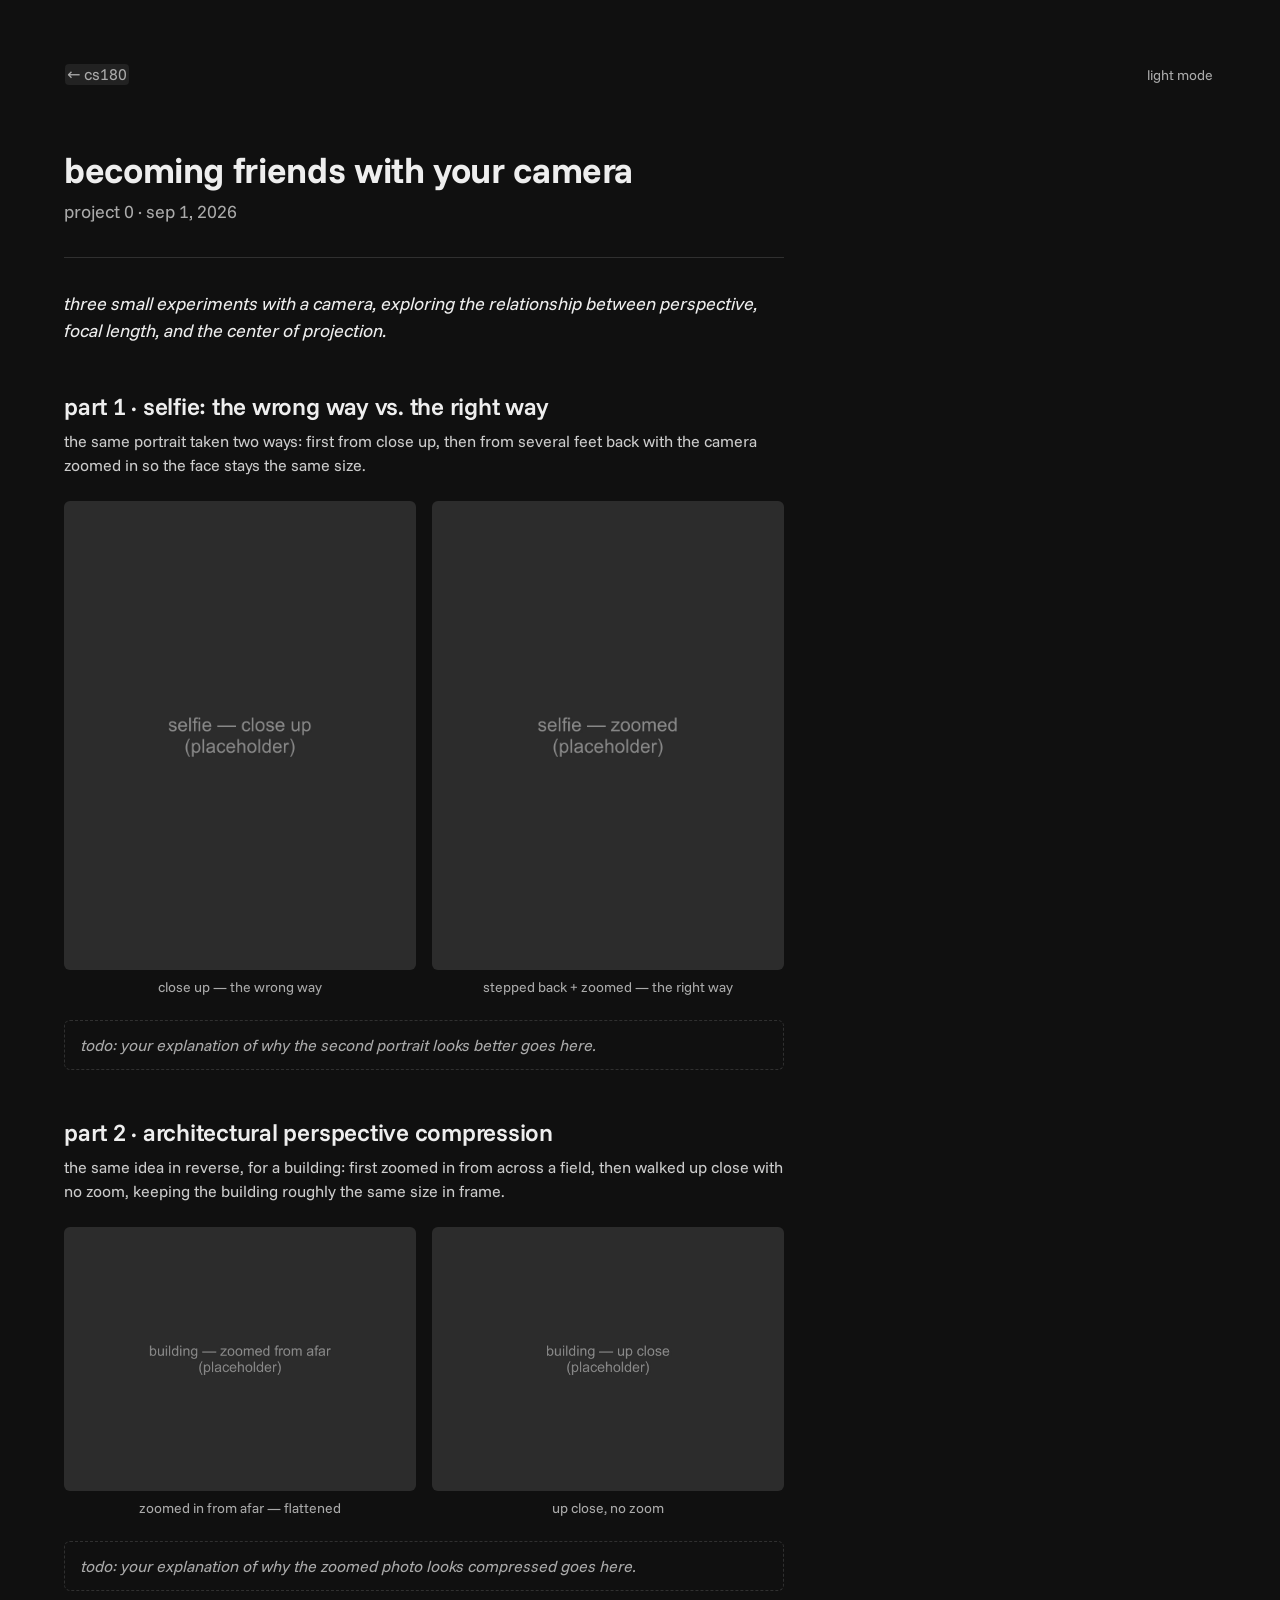
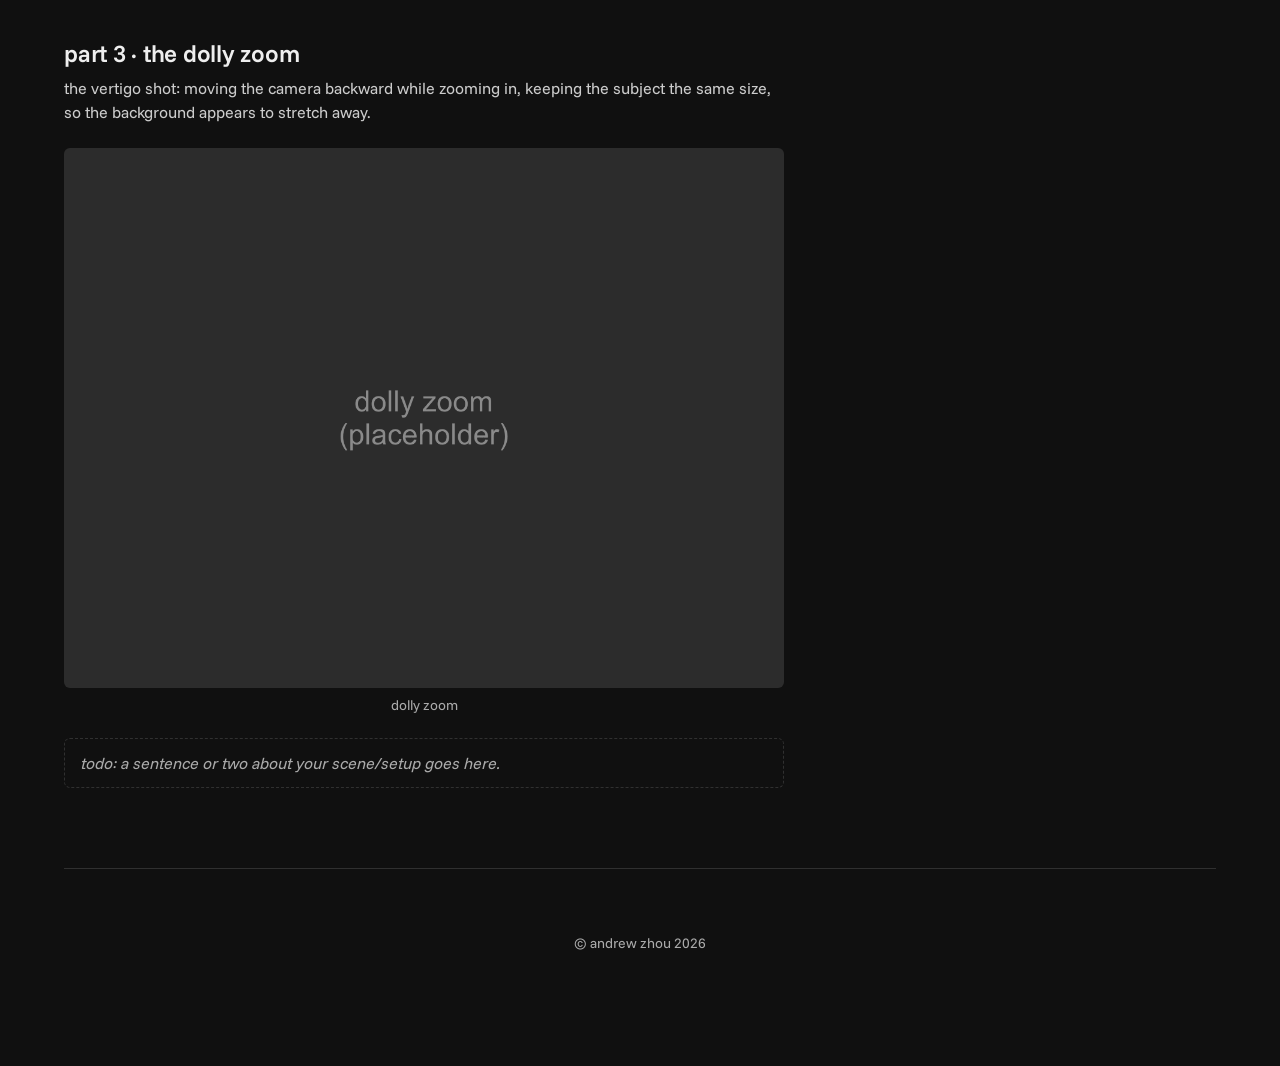
==== proj0/index.html @ 3e65e88c "scaffold cs180 portfolio: landing page, proj0 with placeholder media, shared theme matching andrewzh" ====
<!doctype html>
<html lang="en">
<head>
  <meta charset="UTF-8">
  <meta name="viewport" content="width=device-width, initial-scale=1">
  <title>project 0 · cs180 · andrew zhou</title>
  <link rel="preconnect" href="https://fonts.googleapis.com">
  <link rel="preconnect" href="https://fonts.gstatic.com" crossorigin>
  <link href="https://fonts.googleapis.com/css2?family=Funnel+Sans:ital,wght@0,300..800;1,300..800&display=swap" rel="stylesheet">
  <link rel="stylesheet" href="../css/style.css">
  <script src="../js/theme.js"></script>
</head>
<body>
  <main class="site-container">
    <div class="top-row">
      <a href="../" class="back-link link-highlight">← cs180</a>
      <button class="theme-toggle link-highlight" onclick="toggleTheme()">light mode</button>
    </div>

    <article>
      <h1>becoming friends with your camera</h1>
      <p class="meta">project 0 · sep 1, 2026</p>

      <hr>

      <p class="summary">
        three small experiments with a camera, exploring the relationship between
        perspective, focal length, and the center of projection.
      </p>

      <h2>part 1 · selfie: the wrong way vs. the right way</h2>
      <p>
        the same portrait taken two ways: first from close up, then from several
        feet back with the camera zoomed in so the face stays the same size.
      </p>
      <div class="figure-pair">
        <figure>
          <img src="media/selfie-close.jpg" alt="close-up selfie showing perspective distortion">
          <figcaption>close up — the wrong way</figcaption>
        </figure>
        <figure>
          <img src="media/selfie-zoomed.jpg" alt="portrait from several feet back, zoomed in">
          <figcaption>stepped back + zoomed — the right way</figcaption>
        </figure>
      </div>
      <p class="todo">
        todo: your explanation of why the second portrait looks better goes here.
      </p>

      <h2>part 2 · architectural perspective compression</h2>
      <p>
        the same idea in reverse, for a building: first zoomed in from across a
        field, then walked up close with no zoom, keeping the building roughly
        the same size in frame.
      </p>
      <div class="figure-pair">
        <figure>
          <img src="media/arch-zoomed.jpg" alt="building photographed from far away, zoomed in">
          <figcaption>zoomed in from afar — flattened</figcaption>
        </figure>
        <figure>
          <img src="media/arch-close.jpg" alt="building photographed up close without zoom">
          <figcaption>up close, no zoom</figcaption>
        </figure>
      </div>
      <p class="todo">
        todo: your explanation of why the zoomed photo looks compressed goes here.
      </p>

      <h2>part 3 · the dolly zoom</h2>
      <p>
        the vertigo shot: moving the camera backward while zooming in, keeping the
        subject the same size, so the background appears to stretch away.
      </p>
      <figure>
        <img src="media/dolly-zoom.gif" alt="animated dolly zoom gif">
        <figcaption>dolly zoom</figcaption>
      </figure>
      <p class="todo">
        todo: a sentence or two about your scene/setup goes here.
      </p>
    </article>

    <div class="section-divider"></div>

    <footer>
      <p>© andrew zhou 2026</p>
    </footer>
  </main>
</body>
</html>
---- css/style.css ----
/* cs180 portfolio — shared stylesheet
   mirrors the design tokens of andrewzhou.org (personal-site globals.css):
   funnel sans, oklch grayscale theme system, dark default with light toggle.
   keep the :root/.theme-light blocks in sync with the main site. */

:root {
  --ui-highlight-radius: 4px;
  --ui-image-radius: 6px;

  /* semantic colors — dark mode defaults */
  --theme-bg: oklch(17.3% 0 0);
  --theme-text: oklch(84.5% 0 0);
  --theme-text-primary: oklch(94.9% 0 0);
  --theme-text-muted: oklch(73.8% 0 0);
  --theme-divider: oklch(30.9% 0 0);
  --theme-highlight-bg: oklch(94.9% 0 0 / 0.08);
  --theme-highlight-bg-hover: oklch(94.9% 0 0 / 0.15);
  --theme-highlight-bg-active: oklch(94.9% 0 0 / 0.18);
  --theme-card-bg: oklch(94.9% 0 0 / 0.1);
}

.theme-light {
  --theme-bg: oklch(94.9% 0 0);
  --theme-text: oklch(32.1% 0 0);
  --theme-text-primary: oklch(17.3% 0 0);
  --theme-text-muted: oklch(45.0% 0 0);
  --theme-divider: oklch(85.5% 0 0);
  --theme-highlight-bg: oklch(17.3% 0 0 / 0.08);
  --theme-highlight-bg-hover: oklch(17.3% 0 0 / 0.15);
  --theme-highlight-bg-active: oklch(17.3% 0 0 / 0.18);
  --theme-card-bg: oklch(17.3% 0 0 / 0.08);
}

* {
  margin: 0;
  padding: 0;
  box-sizing: border-box;
}

html {
  scroll-behavior: smooth;
}

body {
  font-family: "Funnel Sans", ui-sans-serif, system-ui, sans-serif;
  font-optical-sizing: auto;
  background-color: var(--theme-bg);
  color: var(--theme-text);
  transition: background-color 0.15s ease, color 0.15s ease;
}

/* layout */

.site-container {
  max-width: 1348px;
  margin: 0 auto;
  padding: 48px 20px;
}

@media (min-width: 768px) {
  .site-container {
    padding: 64px 64px;
  }
}

article {
  max-width: 720px;
  padding: 2rem 0;
}

/* typography */

h1 {
  color: var(--theme-text-primary);
  font-weight: 700;
  font-size: 2.25rem;
  letter-spacing: -0.01em;
  line-height: 1.15;
  margin-bottom: 0.5rem;
}

h2 {
  color: var(--theme-text-primary);
  font-weight: 600;
  font-size: 1.5rem;
  letter-spacing: -0.01em;
  line-height: 1.2;
  margin: 3rem 0 0.5rem 0;
}

p {
  line-height: 1.5;
  margin-bottom: 1rem;
}

.meta {
  color: var(--theme-text-muted);
  font-size: 1.125rem;
  margin-bottom: 1.5rem;
}

.summary {
  color: var(--theme-text-primary);
  font-size: 1.125rem;
  font-style: italic;
  line-height: 1.5;
  margin-bottom: 2rem;
}

a {
  color: inherit;
  text-decoration: none;
}

.link-highlight {
  cursor: pointer;
  transition: color 0.15s ease, background-color 0.15s ease;
  background-color: var(--theme-highlight-bg);
  padding: 0px 2px 0.5px 2px;
  margin-left: 1px;
  margin-right: 1px;
  border-radius: var(--ui-highlight-radius);
  box-decoration-break: clone;
  -webkit-box-decoration-break: clone;
}

.link-highlight:hover {
  color: var(--theme-text-primary);
  background-color: var(--theme-highlight-bg-hover);
}

.back-link {
  display: inline-block;
  color: var(--theme-text-muted);
  margin-bottom: 2rem;
}

hr,
.section-divider {
  border: none;
  height: 1px;
  background-color: var(--theme-divider);
  margin: 2rem 0;
}

/* header row with theme toggle */

.top-row {
  display: flex;
  justify-content: space-between;
  align-items: baseline;
  gap: 1rem;
}

.theme-toggle {
  font-family: inherit;
  font-size: 0.875rem;
  color: var(--theme-text-muted);
  background: none;
  border: none;
}

/* project list (landing page) */

.project-list {
  list-style: none;
  max-width: 720px;
}

.project-list li {
  padding: 1.25rem 0;
  border-bottom: 1px solid var(--theme-divider);
}

.project-list .project-title {
  color: var(--theme-text-primary);
  font-size: 1.125rem;
}

.project-list .project-sub {
  color: var(--theme-text-muted);
  font-size: 0.875rem;
  margin: 0.25rem 0 0 0;
}

.project-list li.upcoming .project-title {
  color: var(--theme-text-muted);
}

/* figures */

figure {
  margin: 1.5rem 0;
}

figure img {
  display: block;
  width: 100%;
  height: auto;
  border-radius: var(--ui-image-radius);
}

figcaption {
  color: var(--theme-text-muted);
  font-size: 0.875rem;
  margin-top: 0.5rem;
  text-align: center;
}

/* side-by-side comparison pair; stacks on small screens */

.figure-pair {
  display: grid;
  grid-template-columns: 1fr 1fr;
  gap: 1rem;
  margin: 1.5rem 0;
}

.figure-pair figure {
  margin: 0;
}

@media (max-width: 640px) {
  .figure-pair {
    grid-template-columns: 1fr;
  }
}

/* placeholder writeup blocks — delete once real content is in */

.todo {
  color: var(--theme-text-muted);
  border: 1px dashed var(--theme-divider);
  border-radius: var(--ui-image-radius);
  padding: 0.75rem 1rem;
  margin-bottom: 1rem;
  font-style: italic;
}

footer {
  padding: 2rem 0;
  text-align: center;
  color: var(--theme-text-muted);
  font-size: 0.875rem;
}

/* print (gradescope pdf): force light theme, hide chrome, keep figures whole */

@media print {
  :root {
    --theme-bg: oklch(100% 0 0);
    --theme-text: oklch(32.1% 0 0);
    --theme-text-primary: oklch(17.3% 0 0);
    --theme-text-muted: oklch(45% 0 0);
    --theme-divider: oklch(85.5% 0 0);
    --theme-highlight-bg: transparent;
  }

  .theme-toggle,
  .back-link {
    display: none;
  }

  figure,
  .figure-pair {
    break-inside: avoid;
  }
}
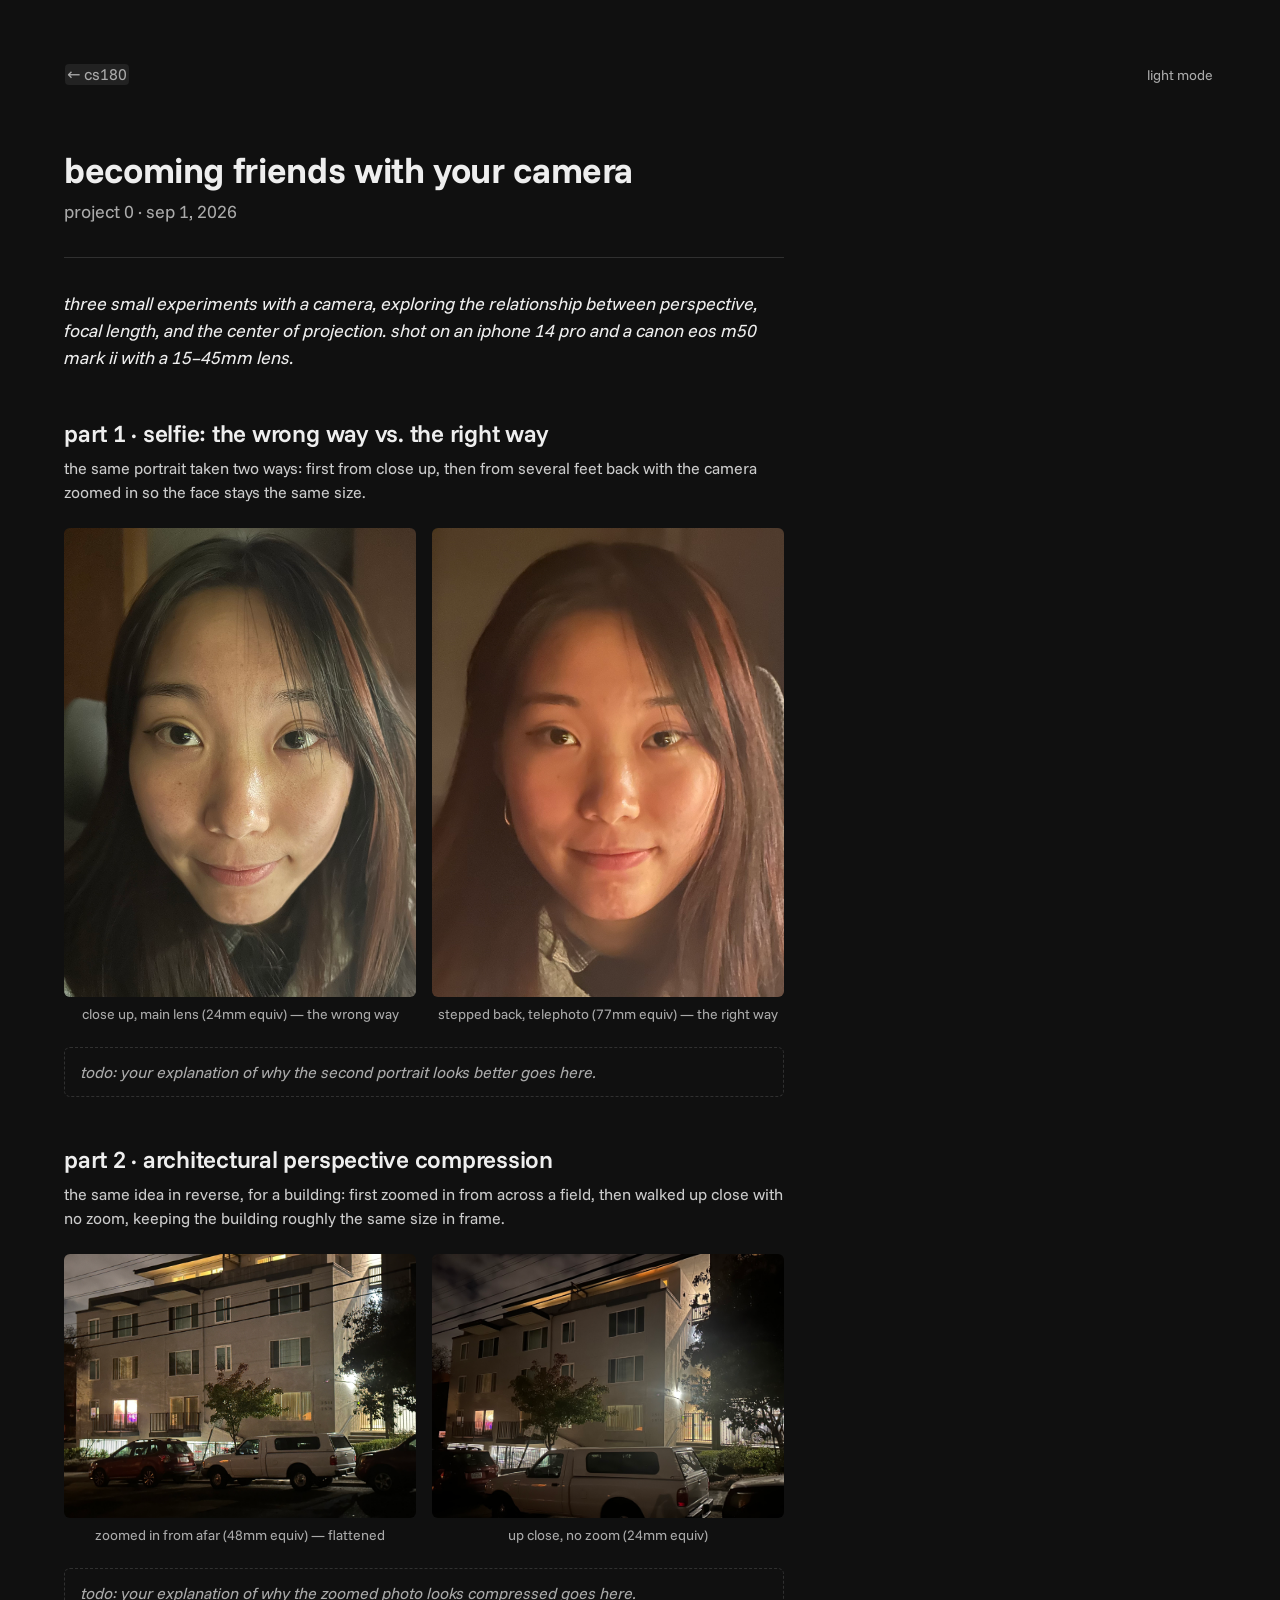
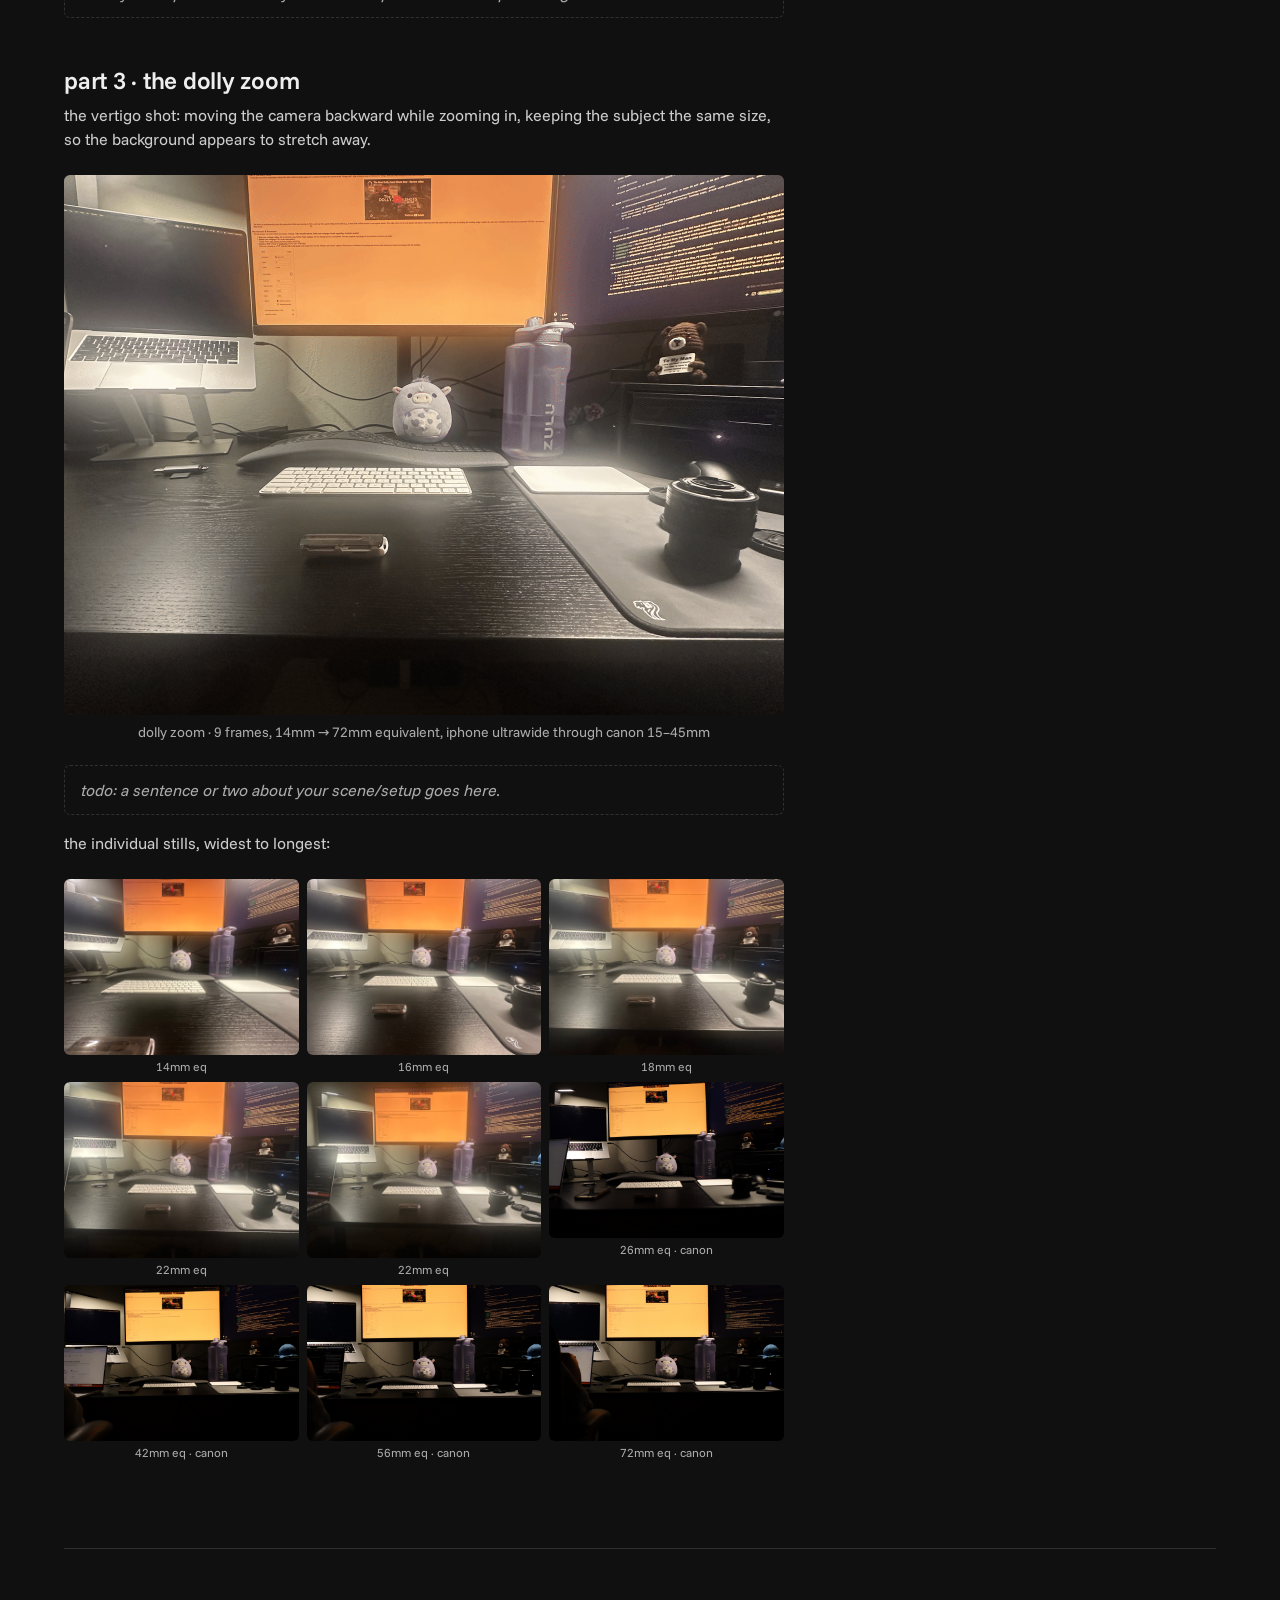
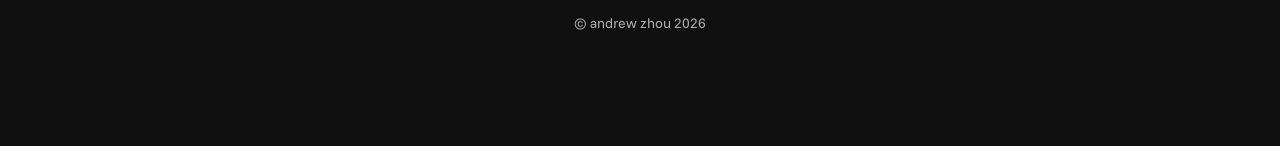
==== commit 385aa8ce: "add project 0: full-res photos, dolly zoom gif, film strip" ====
--- a/proj0/index.html
+++ b/proj0/index.html
@@ -25,7 +25,8 @@
 
       <p class="summary">
         three small experiments with a camera, exploring the relationship between
-        perspective, focal length, and the center of projection.
+        perspective, focal length, and the center of projection. shot on an
+        iphone 14 pro and a canon eos m50 mark ii with a 15&ndash;45mm lens.
       </p>
 
       <h2>part 1 · selfie: the wrong way vs. the right way</h2>
@@ -35,12 +36,12 @@
       </p>
       <div class="figure-pair">
         <figure>
-          <img src="media/selfie-close.jpg" alt="close-up selfie showing perspective distortion">
-          <figcaption>close up — the wrong way</figcaption>
+          <img src="media/carolyn-close.jpg" alt="close-up portrait showing perspective distortion">
+          <figcaption>close up, main lens (24mm equiv) — the wrong way</figcaption>
         </figure>
         <figure>
-          <img src="media/selfie-zoomed.jpg" alt="portrait from several feet back, zoomed in">
-          <figcaption>stepped back + zoomed — the right way</figcaption>
+          <img src="media/carolyn-zoomed.jpg" alt="portrait from several feet back on the telephoto lens">
+          <figcaption>stepped back, telephoto (77mm equiv) — the right way</figcaption>
         </figure>
       </div>
       <p class="todo">
@@ -55,12 +56,12 @@
       </p>
       <div class="figure-pair">
         <figure>
-          <img src="media/arch-zoomed.jpg" alt="building photographed from far away, zoomed in">
-          <figcaption>zoomed in from afar — flattened</figcaption>
+          <img src="media/building-zoomed.jpg" alt="building photographed from far away, zoomed in">
+          <figcaption>zoomed in from afar (48mm equiv) — flattened</figcaption>
         </figure>
         <figure>
-          <img src="media/arch-close.jpg" alt="building photographed up close without zoom">
-          <figcaption>up close, no zoom</figcaption>
+          <img src="media/building-close.jpg" alt="building photographed up close without zoom">
+          <figcaption>up close, no zoom (24mm equiv)</figcaption>
         </figure>
       </div>
       <p class="todo">
@@ -74,11 +75,23 @@
       </p>
       <figure>
         <img src="media/dolly-zoom.gif" alt="animated dolly zoom gif">
-        <figcaption>dolly zoom</figcaption>
+        <figcaption>dolly zoom · 9 frames, 14mm &rarr; 72mm equivalent, iphone ultrawide through canon 15&ndash;45mm</figcaption>
       </figure>
       <p class="todo">
         todo: a sentence or two about your scene/setup goes here.
       </p>
+      <p>the individual stills, widest to longest:</p>
+      <div class="film-strip">
+        <figure><img src="media/dolly/frame-01.jpg" alt="dolly zoom frame at 14mm equivalent"><figcaption>14mm eq</figcaption></figure>
+        <figure><img src="media/dolly/frame-02.jpg" alt="dolly zoom frame at 16mm equivalent"><figcaption>16mm eq</figcaption></figure>
+        <figure><img src="media/dolly/frame-03.jpg" alt="dolly zoom frame at 18mm equivalent"><figcaption>18mm eq</figcaption></figure>
+        <figure><img src="media/dolly/frame-04.jpg" alt="dolly zoom frame at 22mm equivalent"><figcaption>22mm eq</figcaption></figure>
+        <figure><img src="media/dolly/frame-05.jpg" alt="dolly zoom frame at 22mm equivalent"><figcaption>22mm eq</figcaption></figure>
+        <figure><img src="media/dolly/frame-06.jpg" alt="dolly zoom frame at 26mm equivalent"><figcaption>26mm eq · canon</figcaption></figure>
+        <figure><img src="media/dolly/frame-07.jpg" alt="dolly zoom frame at 42mm equivalent"><figcaption>42mm eq · canon</figcaption></figure>
+        <figure><img src="media/dolly/frame-08.jpg" alt="dolly zoom frame at 56mm equivalent"><figcaption>56mm eq · canon</figcaption></figure>
+        <figure><img src="media/dolly/frame-09.jpg" alt="dolly zoom frame at 72mm equivalent"><figcaption>72mm eq · canon</figcaption></figure>
+      </div>
     </article>
 
     <div class="section-divider"></div>
--- a/css/style.css
+++ b/css/style.css
@@ -226,6 +226,30 @@
   }
 }
 
+/* film strip of dolly zoom stills */
+
+.film-strip {
+  display: grid;
+  grid-template-columns: repeat(3, 1fr);
+  gap: 0.5rem;
+  margin: 1.5rem 0;
+}
+
+.film-strip figure {
+  margin: 0;
+}
+
+.film-strip figcaption {
+  font-size: 0.75rem;
+  margin-top: 0.25rem;
+}
+
+@media (max-width: 480px) {
+  .film-strip {
+    grid-template-columns: repeat(2, 1fr);
+  }
+}
+
 /* placeholder writeup blocks — delete once real content is in */
 
 .todo {
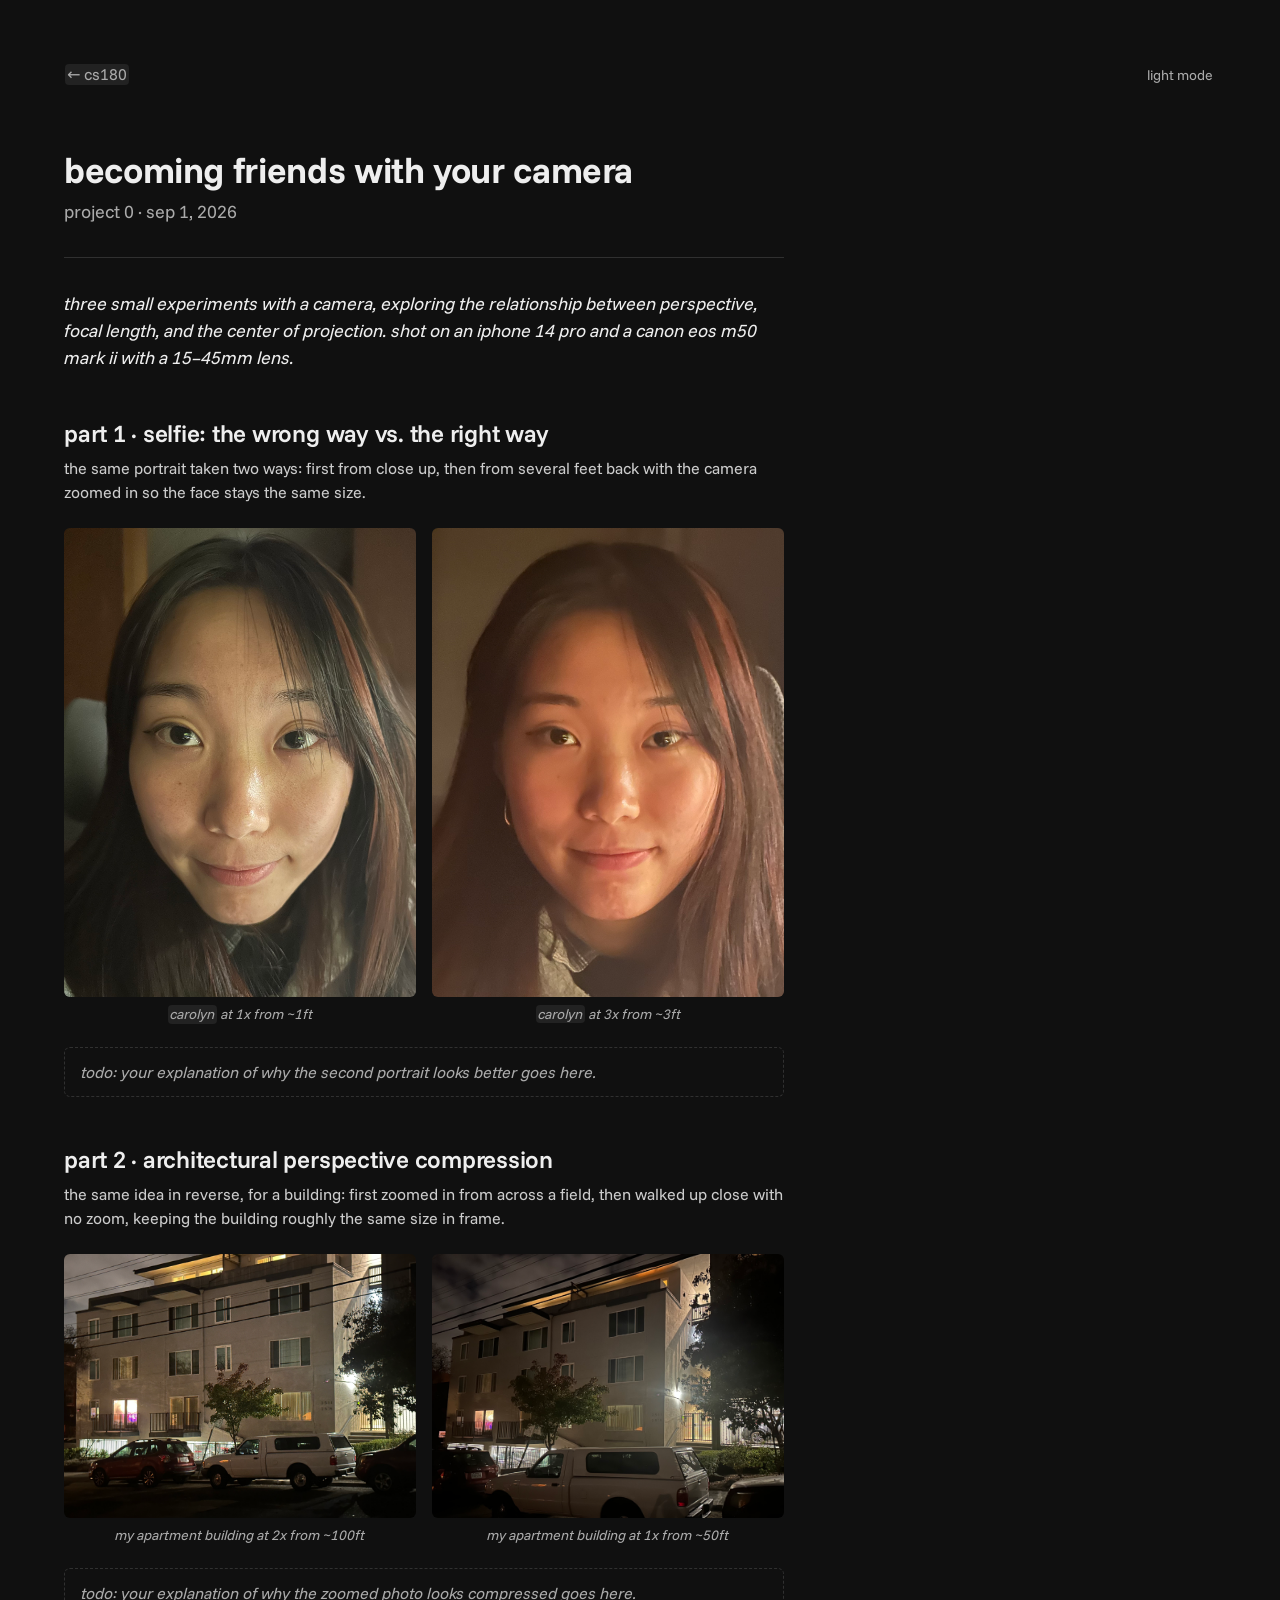
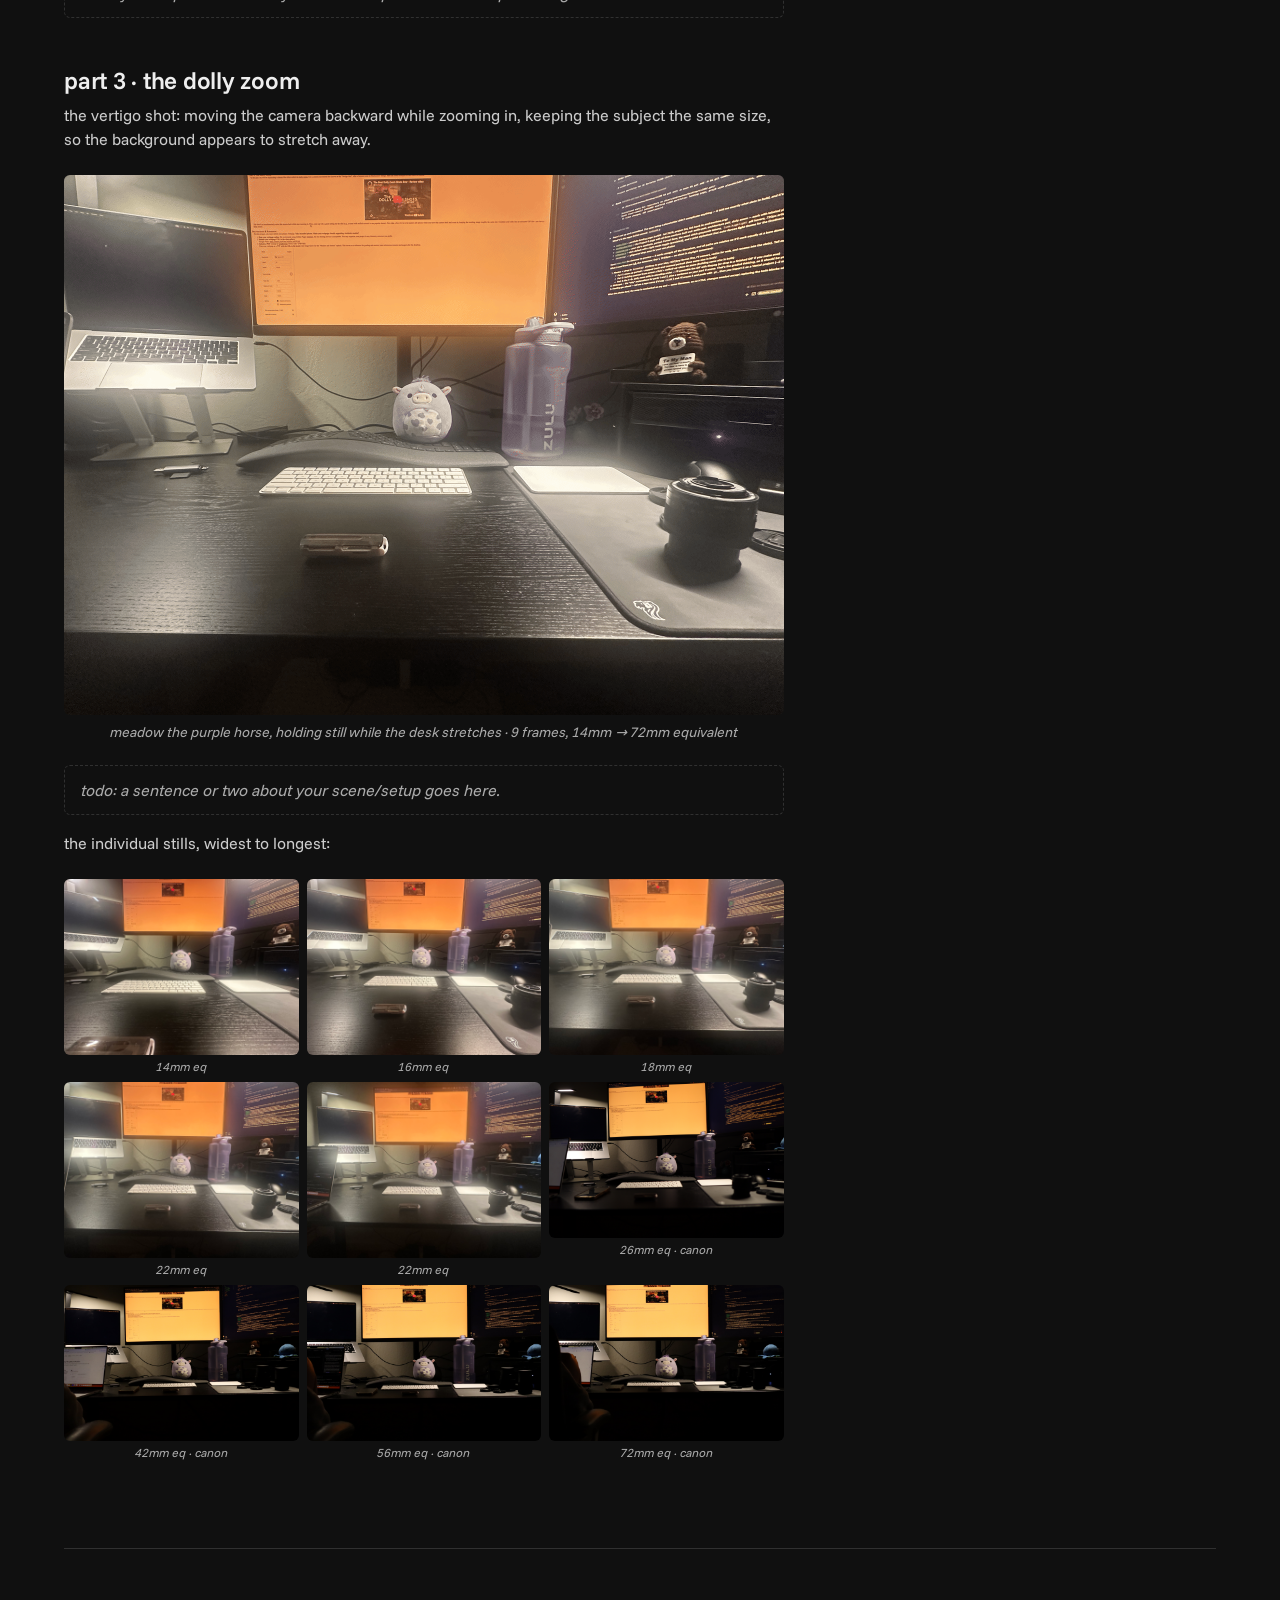
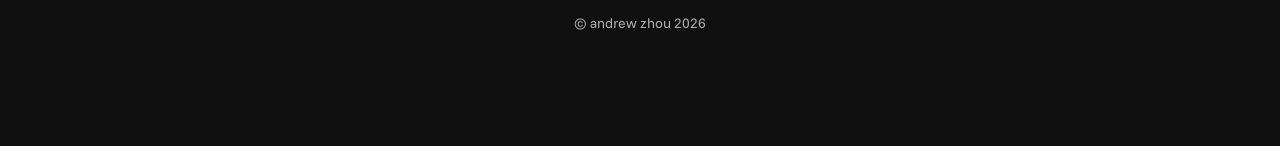
==== commit 1e5d7c54: "add captions: carolyn link, apartment distances, meadow" ====
--- a/proj0/index.html
+++ b/proj0/index.html
@@ -36,12 +36,12 @@
       </p>
       <div class="figure-pair">
         <figure>
-          <img src="media/carolyn-close.jpg" alt="close-up portrait showing perspective distortion">
-          <figcaption>close up, main lens (24mm equiv) — the wrong way</figcaption>
+          <img src="media/carolyn-close.jpg" alt="close-up portrait of carolyn at 1x showing perspective distortion">
+          <figcaption><a href="https://carolynwang.me" class="link-highlight">carolyn</a> at 1x from ~1ft</figcaption>
         </figure>
         <figure>
-          <img src="media/carolyn-zoomed.jpg" alt="portrait from several feet back on the telephoto lens">
-          <figcaption>stepped back, telephoto (77mm equiv) — the right way</figcaption>
+          <img src="media/carolyn-zoomed.jpg" alt="portrait of carolyn at 3x from a few feet back">
+          <figcaption><a href="https://carolynwang.me" class="link-highlight">carolyn</a> at 3x from ~3ft</figcaption>
         </figure>
       </div>
       <p class="todo">
@@ -57,11 +57,11 @@
       <div class="figure-pair">
         <figure>
           <img src="media/building-zoomed.jpg" alt="building photographed from far away, zoomed in">
-          <figcaption>zoomed in from afar (48mm equiv) — flattened</figcaption>
+          <figcaption>my apartment building at 2x from ~100ft</figcaption>
         </figure>
         <figure>
           <img src="media/building-close.jpg" alt="building photographed up close without zoom">
-          <figcaption>up close, no zoom (24mm equiv)</figcaption>
+          <figcaption>my apartment building at 1x from ~50ft</figcaption>
         </figure>
       </div>
       <p class="todo">
@@ -74,8 +74,8 @@
         subject the same size, so the background appears to stretch away.
       </p>
       <figure>
-        <img src="media/dolly-zoom.gif" alt="animated dolly zoom gif">
-        <figcaption>dolly zoom · 9 frames, 14mm &rarr; 72mm equivalent, iphone ultrawide through canon 15&ndash;45mm</figcaption>
+        <img src="media/dolly-zoom.gif" alt="animated dolly zoom of meadow the purple horse on a desk">
+        <figcaption>meadow the purple horse, holding still while the desk stretches · 9 frames, 14mm &rarr; 72mm equivalent</figcaption>
       </figure>
       <p class="todo">
         todo: a sentence or two about your scene/setup goes here.
--- a/css/style.css
+++ b/css/style.css
@@ -203,6 +203,7 @@
 figcaption {
   color: var(--theme-text-muted);
   font-size: 0.875rem;
+  font-style: italic;
   margin-top: 0.5rem;
   text-align: center;
 }
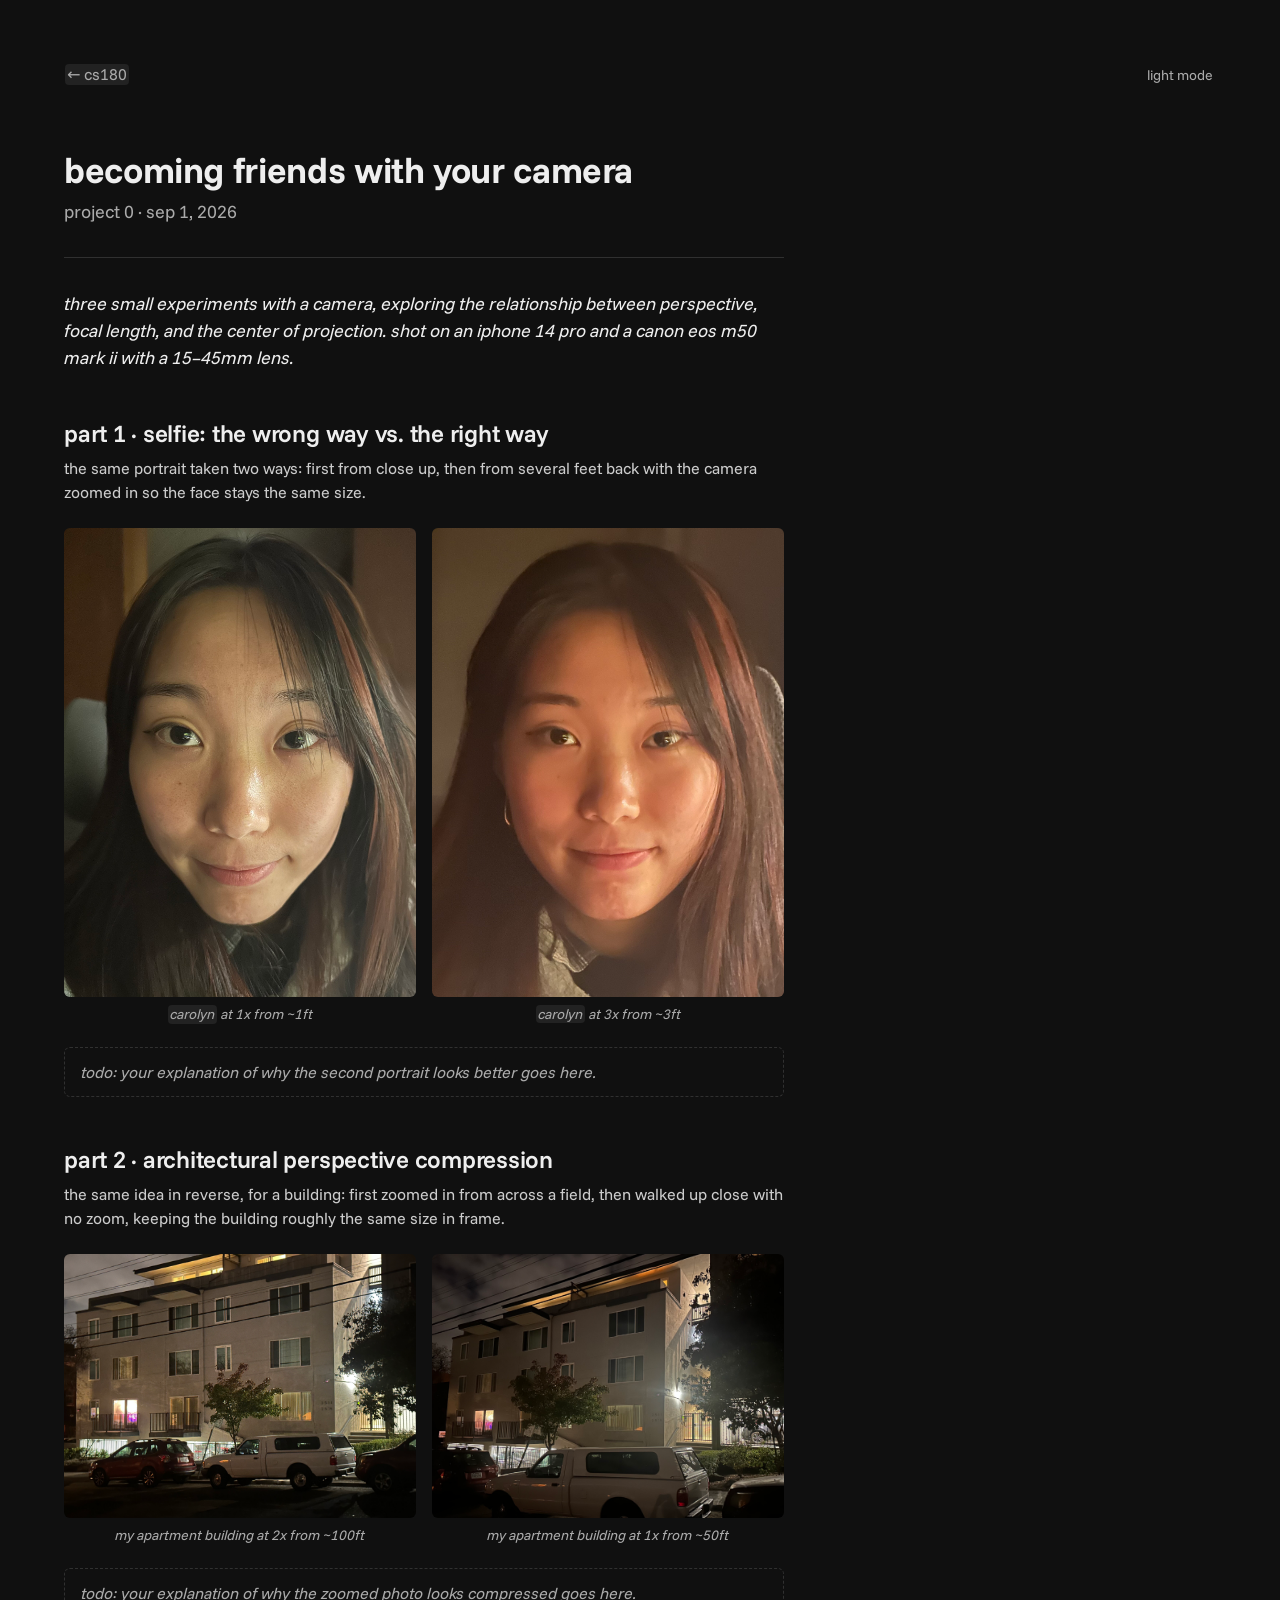
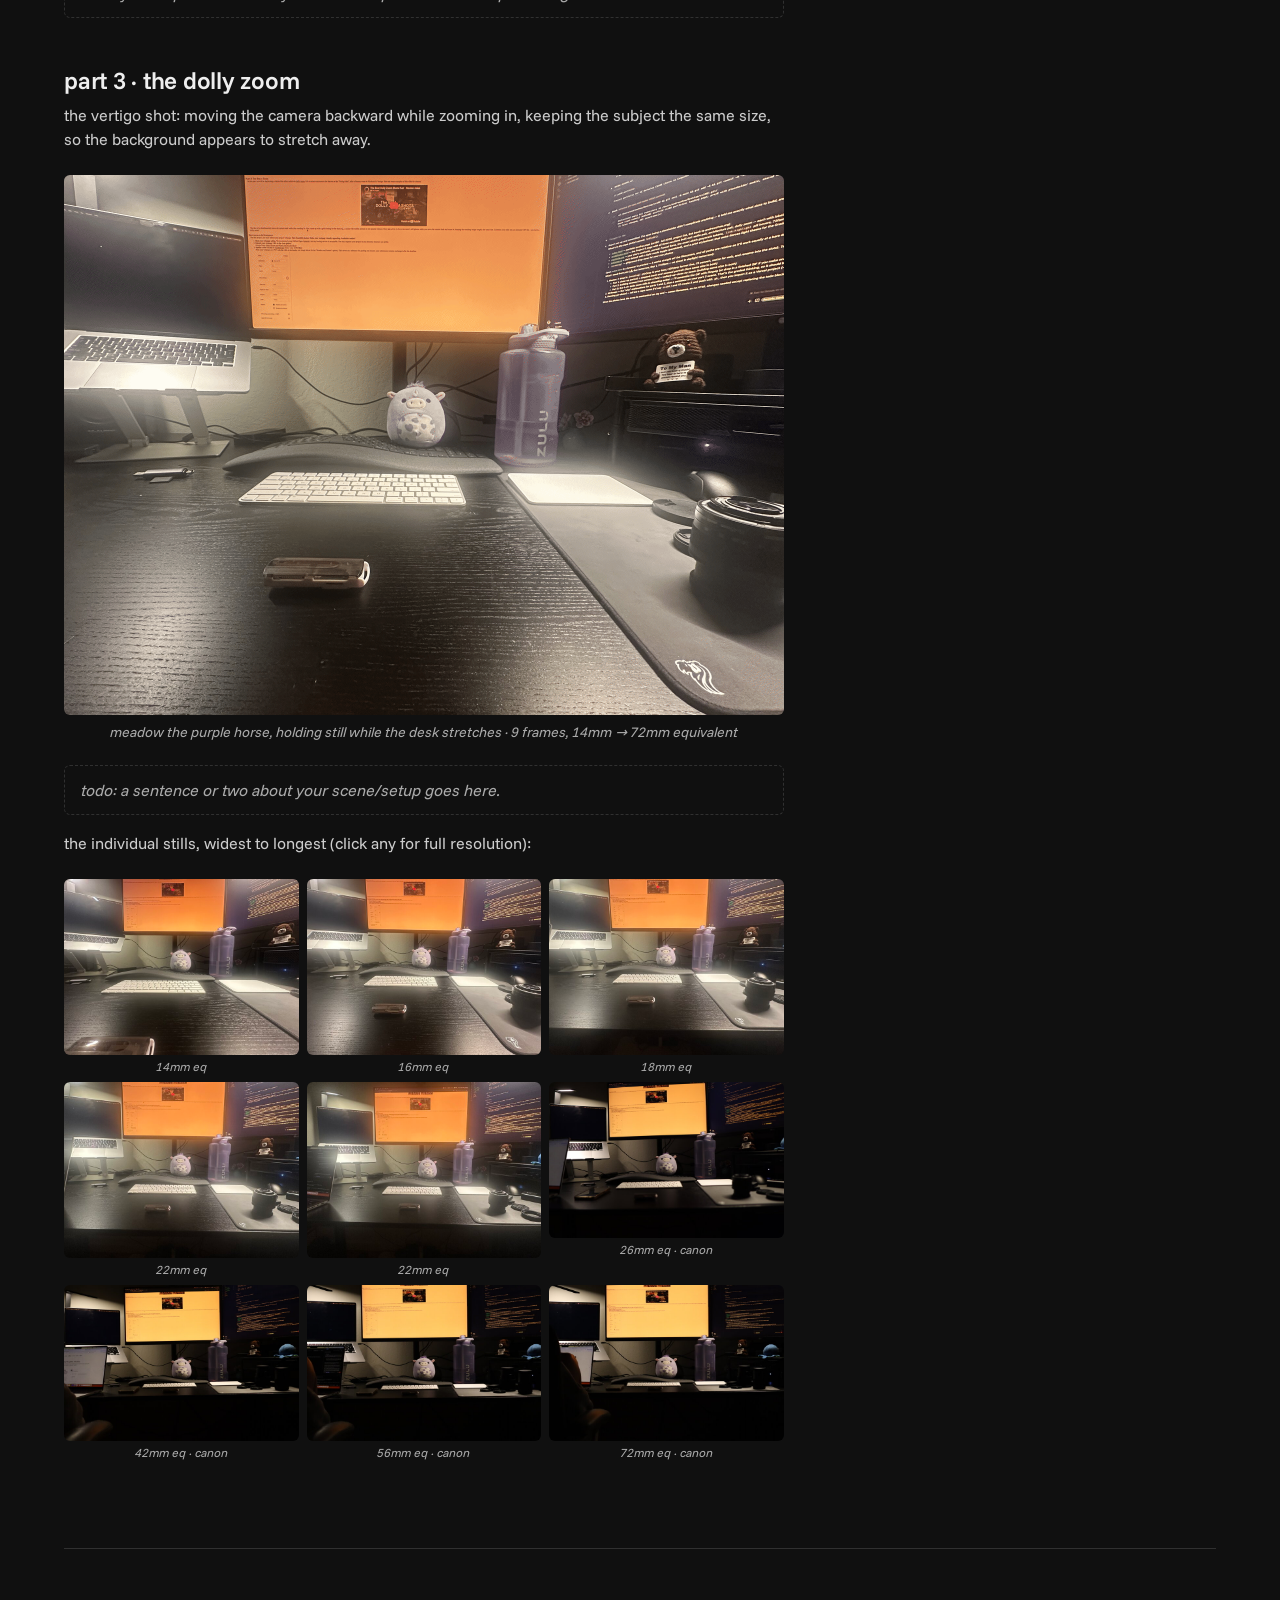
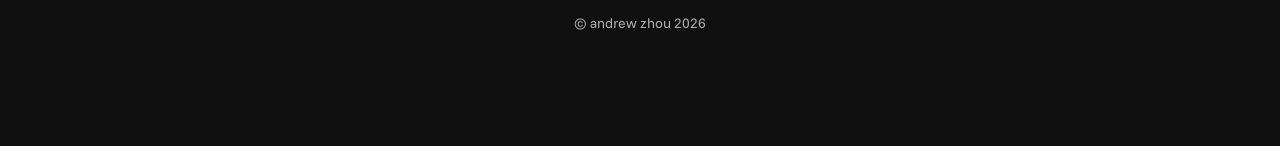
==== commit 4374840e: "compress images to q90 full-res (ssim-verified), add film-strip thumbnails with full-res links" ====
--- a/proj0/index.html
+++ b/proj0/index.html
@@ -80,17 +80,17 @@
       <p class="todo">
         todo: a sentence or two about your scene/setup goes here.
       </p>
-      <p>the individual stills, widest to longest:</p>
+      <p>the individual stills, widest to longest (click any for full resolution):</p>
       <div class="film-strip">
-        <figure><img src="media/dolly/frame-01.jpg" alt="dolly zoom frame at 14mm equivalent"><figcaption>14mm eq</figcaption></figure>
-        <figure><img src="media/dolly/frame-02.jpg" alt="dolly zoom frame at 16mm equivalent"><figcaption>16mm eq</figcaption></figure>
-        <figure><img src="media/dolly/frame-03.jpg" alt="dolly zoom frame at 18mm equivalent"><figcaption>18mm eq</figcaption></figure>
-        <figure><img src="media/dolly/frame-04.jpg" alt="dolly zoom frame at 22mm equivalent"><figcaption>22mm eq</figcaption></figure>
-        <figure><img src="media/dolly/frame-05.jpg" alt="dolly zoom frame at 22mm equivalent"><figcaption>22mm eq</figcaption></figure>
-        <figure><img src="media/dolly/frame-06.jpg" alt="dolly zoom frame at 26mm equivalent"><figcaption>26mm eq · canon</figcaption></figure>
-        <figure><img src="media/dolly/frame-07.jpg" alt="dolly zoom frame at 42mm equivalent"><figcaption>42mm eq · canon</figcaption></figure>
-        <figure><img src="media/dolly/frame-08.jpg" alt="dolly zoom frame at 56mm equivalent"><figcaption>56mm eq · canon</figcaption></figure>
-        <figure><img src="media/dolly/frame-09.jpg" alt="dolly zoom frame at 72mm equivalent"><figcaption>72mm eq · canon</figcaption></figure>
+        <figure><a href="media/dolly/frame-01.jpg"><img src="media/dolly/thumb-01.jpg" alt="dolly zoom frame at 14mm equivalent"></a><figcaption>14mm eq</figcaption></figure>
+        <figure><a href="media/dolly/frame-02.jpg"><img src="media/dolly/thumb-02.jpg" alt="dolly zoom frame at 16mm equivalent"></a><figcaption>16mm eq</figcaption></figure>
+        <figure><a href="media/dolly/frame-03.jpg"><img src="media/dolly/thumb-03.jpg" alt="dolly zoom frame at 18mm equivalent"></a><figcaption>18mm eq</figcaption></figure>
+        <figure><a href="media/dolly/frame-04.jpg"><img src="media/dolly/thumb-04.jpg" alt="dolly zoom frame at 22mm equivalent"></a><figcaption>22mm eq</figcaption></figure>
+        <figure><a href="media/dolly/frame-05.jpg"><img src="media/dolly/thumb-05.jpg" alt="dolly zoom frame at 22mm equivalent"></a><figcaption>22mm eq</figcaption></figure>
+        <figure><a href="media/dolly/frame-06.jpg"><img src="media/dolly/thumb-06.jpg" alt="dolly zoom frame at 26mm equivalent"></a><figcaption>26mm eq · canon</figcaption></figure>
+        <figure><a href="media/dolly/frame-07.jpg"><img src="media/dolly/thumb-07.jpg" alt="dolly zoom frame at 42mm equivalent"></a><figcaption>42mm eq · canon</figcaption></figure>
+        <figure><a href="media/dolly/frame-08.jpg"><img src="media/dolly/thumb-08.jpg" alt="dolly zoom frame at 56mm equivalent"></a><figcaption>56mm eq · canon</figcaption></figure>
+        <figure><a href="media/dolly/frame-09.jpg"><img src="media/dolly/thumb-09.jpg" alt="dolly zoom frame at 72mm equivalent"></a><figcaption>72mm eq · canon</figcaption></figure>
       </div>
     </article>
 
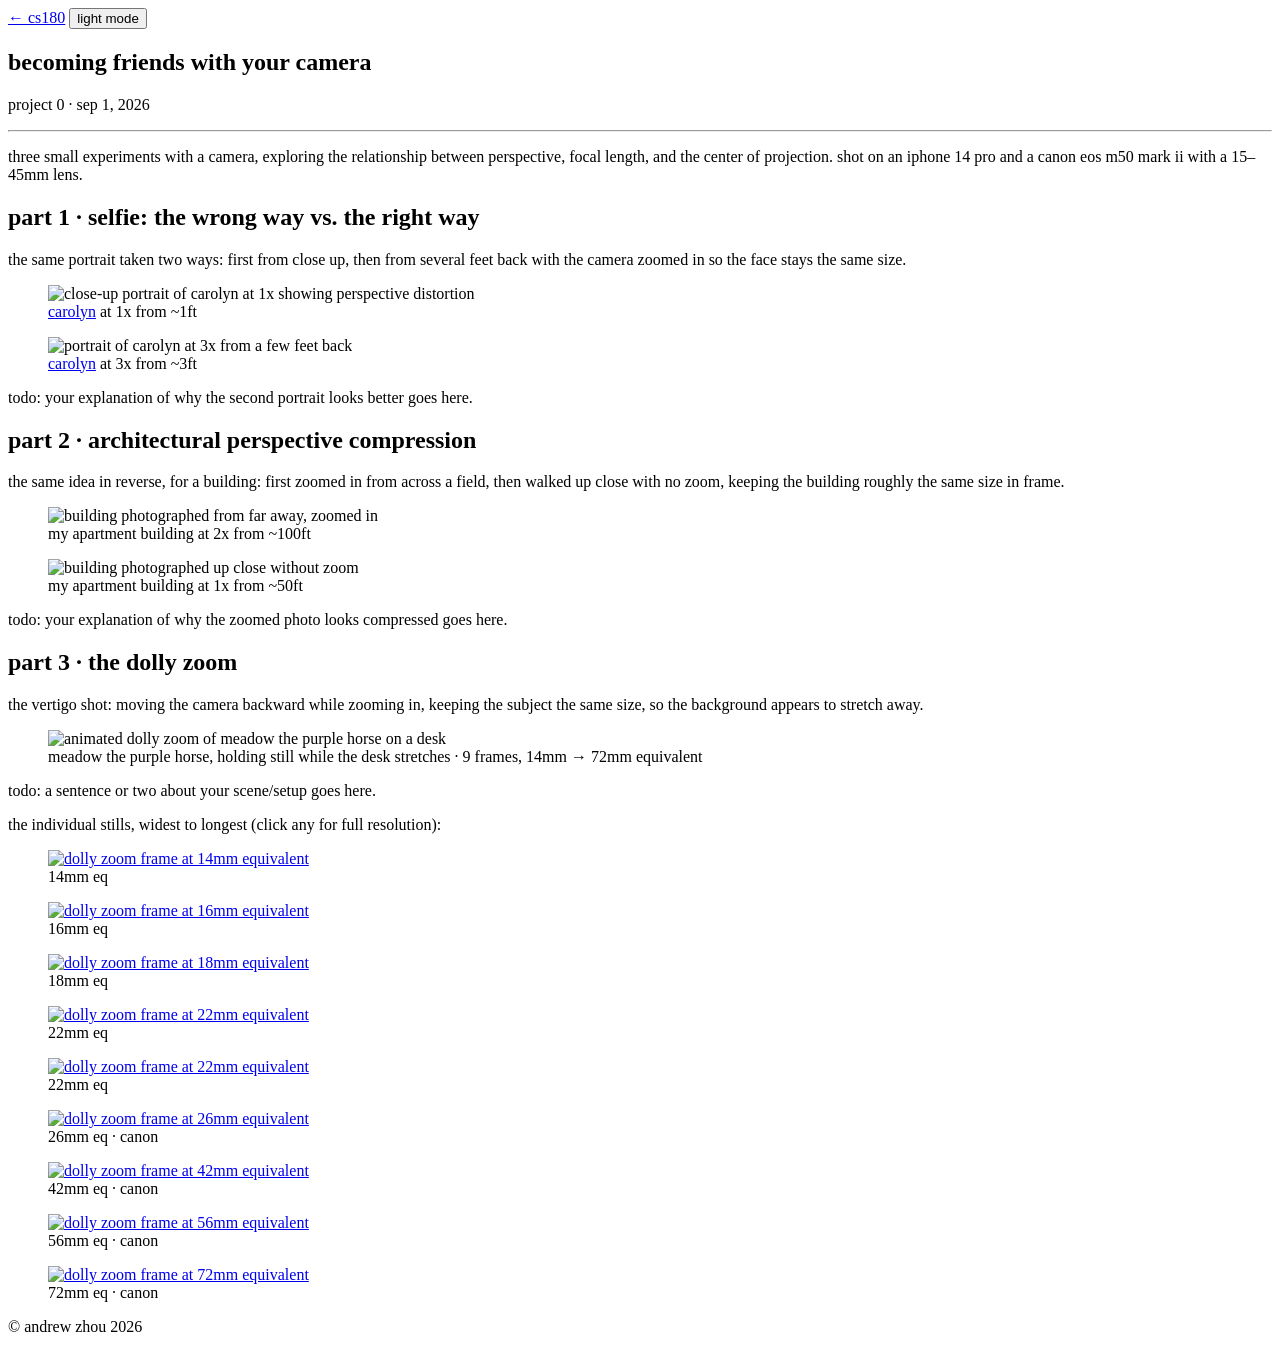
==== commit b0ae89ee: "use absolute /cs180 paths so pages render correctly through the andrewzhou.org proxy" ====
--- a/proj0/index.html
+++ b/proj0/index.html
@@ -7,13 +7,13 @@
   <link rel="preconnect" href="https://fonts.googleapis.com">
   <link rel="preconnect" href="https://fonts.gstatic.com" crossorigin>
   <link href="https://fonts.googleapis.com/css2?family=Funnel+Sans:ital,wght@0,300..800;1,300..800&display=swap" rel="stylesheet">
-  <link rel="stylesheet" href="../css/style.css">
-  <script src="../js/theme.js"></script>
+  <link rel="stylesheet" href="/cs180/css/style.css">
+  <script src="/cs180/js/theme.js"></script>
 </head>
 <body>
   <main class="site-container">
     <div class="top-row">
-      <a href="../" class="back-link link-highlight">← cs180</a>
+      <a href="/cs180" class="back-link link-highlight">← cs180</a>
       <button class="theme-toggle link-highlight" onclick="toggleTheme()">light mode</button>
     </div>
 
@@ -36,11 +36,11 @@
       </p>
       <div class="figure-pair">
         <figure>
-          <img src="media/carolyn-close.jpg" alt="close-up portrait of carolyn at 1x showing perspective distortion">
+          <img src="/cs180/proj0/media/carolyn-close.jpg" alt="close-up portrait of carolyn at 1x showing perspective distortion">
           <figcaption><a href="https://carolynwang.me" class="link-highlight">carolyn</a> at 1x from ~1ft</figcaption>
         </figure>
         <figure>
-          <img src="media/carolyn-zoomed.jpg" alt="portrait of carolyn at 3x from a few feet back">
+          <img src="/cs180/proj0/media/carolyn-zoomed.jpg" alt="portrait of carolyn at 3x from a few feet back">
           <figcaption><a href="https://carolynwang.me" class="link-highlight">carolyn</a> at 3x from ~3ft</figcaption>
         </figure>
       </div>
@@ -56,11 +56,11 @@
       </p>
       <div class="figure-pair">
         <figure>
-          <img src="media/building-zoomed.jpg" alt="building photographed from far away, zoomed in">
+          <img src="/cs180/proj0/media/building-zoomed.jpg" alt="building photographed from far away, zoomed in">
           <figcaption>my apartment building at 2x from ~100ft</figcaption>
         </figure>
         <figure>
-          <img src="media/building-close.jpg" alt="building photographed up close without zoom">
+          <img src="/cs180/proj0/media/building-close.jpg" alt="building photographed up close without zoom">
           <figcaption>my apartment building at 1x from ~50ft</figcaption>
         </figure>
       </div>
@@ -74,7 +74,7 @@
         subject the same size, so the background appears to stretch away.
       </p>
       <figure>
-        <img src="media/dolly-zoom.gif" alt="animated dolly zoom of meadow the purple horse on a desk">
+        <img src="/cs180/proj0/media/dolly-zoom.gif" alt="animated dolly zoom of meadow the purple horse on a desk">
         <figcaption>meadow the purple horse, holding still while the desk stretches · 9 frames, 14mm &rarr; 72mm equivalent</figcaption>
       </figure>
       <p class="todo">
@@ -82,15 +82,15 @@
       </p>
       <p>the individual stills, widest to longest (click any for full resolution):</p>
       <div class="film-strip">
-        <figure><a href="media/dolly/frame-01.jpg"><img src="media/dolly/thumb-01.jpg" alt="dolly zoom frame at 14mm equivalent"></a><figcaption>14mm eq</figcaption></figure>
-        <figure><a href="media/dolly/frame-02.jpg"><img src="media/dolly/thumb-02.jpg" alt="dolly zoom frame at 16mm equivalent"></a><figcaption>16mm eq</figcaption></figure>
-        <figure><a href="media/dolly/frame-03.jpg"><img src="media/dolly/thumb-03.jpg" alt="dolly zoom frame at 18mm equivalent"></a><figcaption>18mm eq</figcaption></figure>
-        <figure><a href="media/dolly/frame-04.jpg"><img src="media/dolly/thumb-04.jpg" alt="dolly zoom frame at 22mm equivalent"></a><figcaption>22mm eq</figcaption></figure>
-        <figure><a href="media/dolly/frame-05.jpg"><img src="media/dolly/thumb-05.jpg" alt="dolly zoom frame at 22mm equivalent"></a><figcaption>22mm eq</figcaption></figure>
-        <figure><a href="media/dolly/frame-06.jpg"><img src="media/dolly/thumb-06.jpg" alt="dolly zoom frame at 26mm equivalent"></a><figcaption>26mm eq · canon</figcaption></figure>
-        <figure><a href="media/dolly/frame-07.jpg"><img src="media/dolly/thumb-07.jpg" alt="dolly zoom frame at 42mm equivalent"></a><figcaption>42mm eq · canon</figcaption></figure>
-        <figure><a href="media/dolly/frame-08.jpg"><img src="media/dolly/thumb-08.jpg" alt="dolly zoom frame at 56mm equivalent"></a><figcaption>56mm eq · canon</figcaption></figure>
-        <figure><a href="media/dolly/frame-09.jpg"><img src="media/dolly/thumb-09.jpg" alt="dolly zoom frame at 72mm equivalent"></a><figcaption>72mm eq · canon</figcaption></figure>
+        <figure><a href="/cs180/proj0/media/dolly/frame-01.jpg"><img src="/cs180/proj0/media/dolly/thumb-01.jpg" alt="dolly zoom frame at 14mm equivalent"></a><figcaption>14mm eq</figcaption></figure>
+        <figure><a href="/cs180/proj0/media/dolly/frame-02.jpg"><img src="/cs180/proj0/media/dolly/thumb-02.jpg" alt="dolly zoom frame at 16mm equivalent"></a><figcaption>16mm eq</figcaption></figure>
+        <figure><a href="/cs180/proj0/media/dolly/frame-03.jpg"><img src="/cs180/proj0/media/dolly/thumb-03.jpg" alt="dolly zoom frame at 18mm equivalent"></a><figcaption>18mm eq</figcaption></figure>
+        <figure><a href="/cs180/proj0/media/dolly/frame-04.jpg"><img src="/cs180/proj0/media/dolly/thumb-04.jpg" alt="dolly zoom frame at 22mm equivalent"></a><figcaption>22mm eq</figcaption></figure>
+        <figure><a href="/cs180/proj0/media/dolly/frame-05.jpg"><img src="/cs180/proj0/media/dolly/thumb-05.jpg" alt="dolly zoom frame at 22mm equivalent"></a><figcaption>22mm eq</figcaption></figure>
+        <figure><a href="/cs180/proj0/media/dolly/frame-06.jpg"><img src="/cs180/proj0/media/dolly/thumb-06.jpg" alt="dolly zoom frame at 26mm equivalent"></a><figcaption>26mm eq · canon</figcaption></figure>
+        <figure><a href="/cs180/proj0/media/dolly/frame-07.jpg"><img src="/cs180/proj0/media/dolly/thumb-07.jpg" alt="dolly zoom frame at 42mm equivalent"></a><figcaption>42mm eq · canon</figcaption></figure>
+        <figure><a href="/cs180/proj0/media/dolly/frame-08.jpg"><img src="/cs180/proj0/media/dolly/thumb-08.jpg" alt="dolly zoom frame at 56mm equivalent"></a><figcaption>56mm eq · canon</figcaption></figure>
+        <figure><a href="/cs180/proj0/media/dolly/frame-09.jpg"><img src="/cs180/proj0/media/dolly/thumb-09.jpg" alt="dolly zoom frame at 72mm equivalent"></a><figcaption>72mm eq · canon</figcaption></figure>
       </div>
     </article>
 
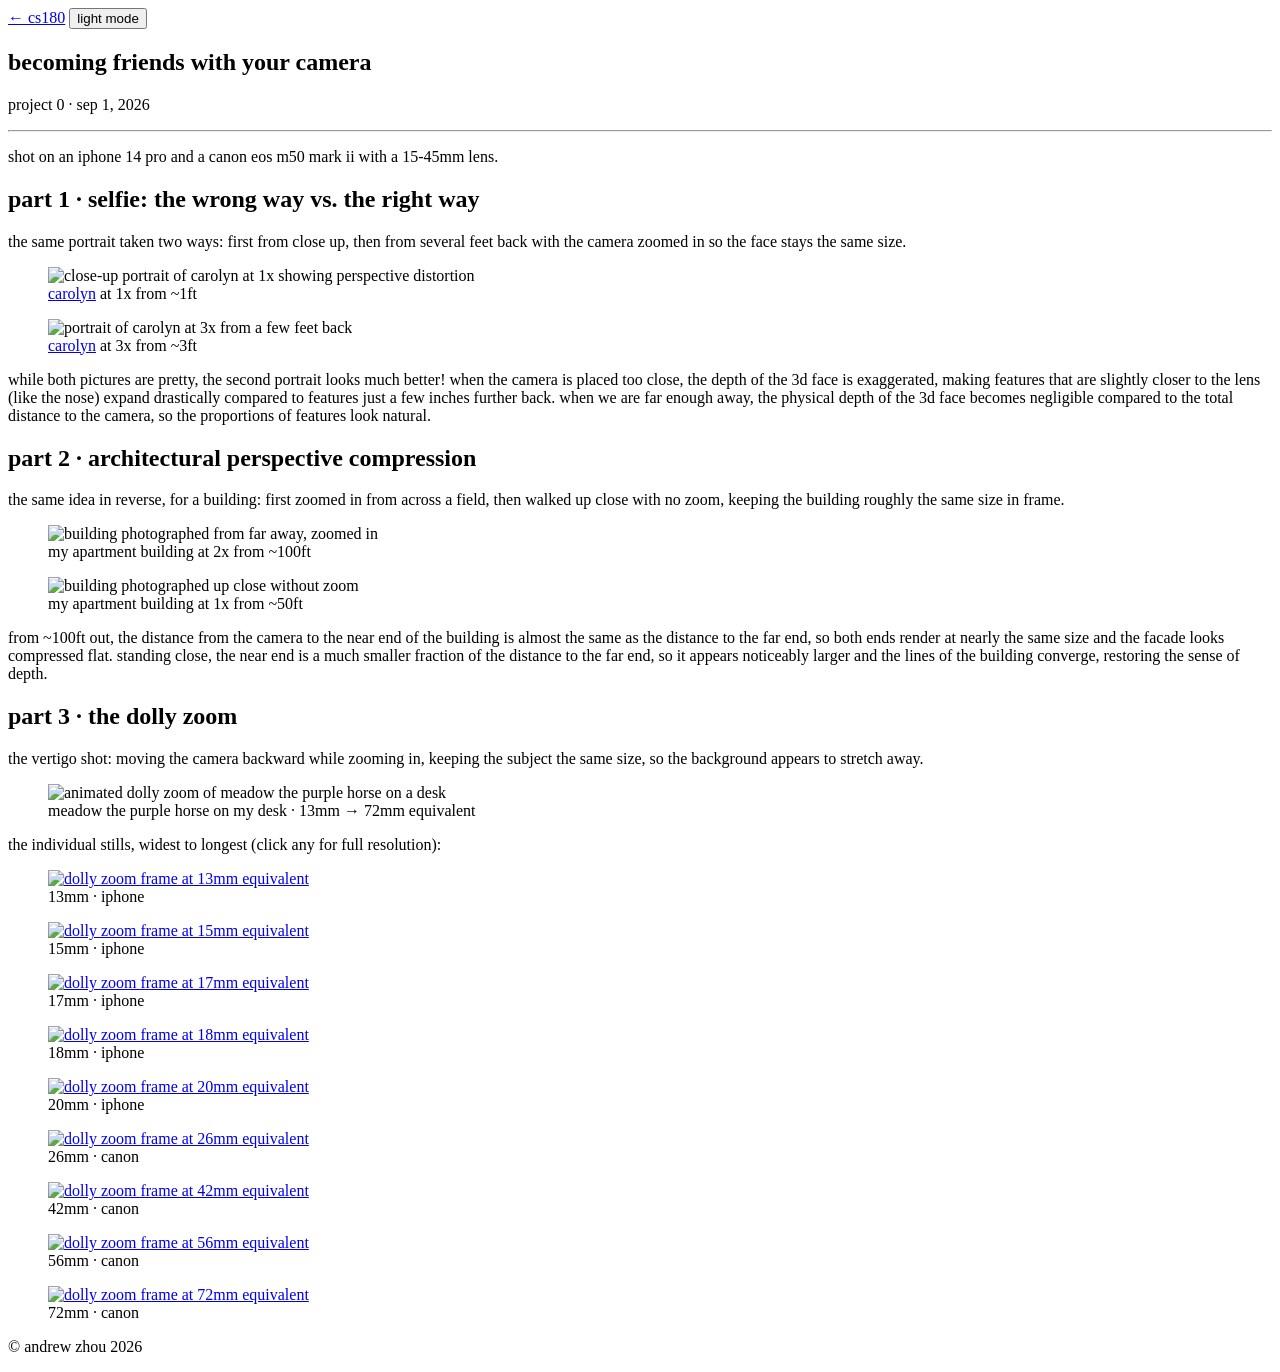
==== commit af0e4020: "final proj0 content: writeups, corrected focal length captions, course links" ====
--- a/proj0/index.html
+++ b/proj0/index.html
@@ -24,9 +24,7 @@
       <hr>
 
       <p class="summary">
-        three small experiments with a camera, exploring the relationship between
-        perspective, focal length, and the center of projection. shot on an
-        iphone 14 pro and a canon eos m50 mark ii with a 15&ndash;45mm lens.
+        shot on an iphone 14 pro and a canon eos m50 mark ii with a 15-45mm lens.
       </p>
 
       <h2>part 1 · selfie: the wrong way vs. the right way</h2>
@@ -44,8 +42,14 @@
           <figcaption><a href="https://carolynwang.me" class="link-highlight">carolyn</a> at 3x from ~3ft</figcaption>
         </figure>
       </div>
-      <p class="todo">
-        todo: your explanation of why the second portrait looks better goes here.
+      <p>
+        while both pictures are pretty, the second portrait looks much better! when
+        the camera is placed too close, the depth of the 3d face is exaggerated,
+        making features that are slightly closer to the lens (like the nose) expand
+        drastically compared to features just a few inches further back. when we are
+        far enough away, the physical depth of the 3d face becomes negligible
+        compared to the total distance to the camera, so the proportions of features
+        look natural.
       </p>
 
       <h2>part 2 · architectural perspective compression</h2>
@@ -64,8 +68,13 @@
           <figcaption>my apartment building at 1x from ~50ft</figcaption>
         </figure>
       </div>
-      <p class="todo">
-        todo: your explanation of why the zoomed photo looks compressed goes here.
+      <p>
+        from ~100ft out, the distance from the camera to the near end of the
+        building is almost the same as the distance to the far end, so both ends
+        render at nearly the same size and the facade looks compressed flat.
+        standing close, the near end is a much smaller fraction of the distance to
+        the far end, so it appears noticeably larger and the lines of the building
+        converge, restoring the sense of depth.
       </p>
 
       <h2>part 3 · the dolly zoom</h2>
@@ -75,22 +84,19 @@
       </p>
       <figure>
         <img src="/cs180/proj0/media/dolly-zoom.gif" alt="animated dolly zoom of meadow the purple horse on a desk">
-        <figcaption>meadow the purple horse, holding still while the desk stretches · 9 frames, 14mm &rarr; 72mm equivalent</figcaption>
+        <figcaption>meadow the purple horse on my desk · 13mm &rarr; 72mm equivalent</figcaption>
       </figure>
-      <p class="todo">
-        todo: a sentence or two about your scene/setup goes here.
-      </p>
       <p>the individual stills, widest to longest (click any for full resolution):</p>
       <div class="film-strip">
-        <figure><a href="/cs180/proj0/media/dolly/frame-01.jpg"><img src="/cs180/proj0/media/dolly/thumb-01.jpg" alt="dolly zoom frame at 14mm equivalent"></a><figcaption>14mm eq</figcaption></figure>
-        <figure><a href="/cs180/proj0/media/dolly/frame-02.jpg"><img src="/cs180/proj0/media/dolly/thumb-02.jpg" alt="dolly zoom frame at 16mm equivalent"></a><figcaption>16mm eq</figcaption></figure>
-        <figure><a href="/cs180/proj0/media/dolly/frame-03.jpg"><img src="/cs180/proj0/media/dolly/thumb-03.jpg" alt="dolly zoom frame at 18mm equivalent"></a><figcaption>18mm eq</figcaption></figure>
-        <figure><a href="/cs180/proj0/media/dolly/frame-04.jpg"><img src="/cs180/proj0/media/dolly/thumb-04.jpg" alt="dolly zoom frame at 22mm equivalent"></a><figcaption>22mm eq</figcaption></figure>
-        <figure><a href="/cs180/proj0/media/dolly/frame-05.jpg"><img src="/cs180/proj0/media/dolly/thumb-05.jpg" alt="dolly zoom frame at 22mm equivalent"></a><figcaption>22mm eq</figcaption></figure>
-        <figure><a href="/cs180/proj0/media/dolly/frame-06.jpg"><img src="/cs180/proj0/media/dolly/thumb-06.jpg" alt="dolly zoom frame at 26mm equivalent"></a><figcaption>26mm eq · canon</figcaption></figure>
-        <figure><a href="/cs180/proj0/media/dolly/frame-07.jpg"><img src="/cs180/proj0/media/dolly/thumb-07.jpg" alt="dolly zoom frame at 42mm equivalent"></a><figcaption>42mm eq · canon</figcaption></figure>
-        <figure><a href="/cs180/proj0/media/dolly/frame-08.jpg"><img src="/cs180/proj0/media/dolly/thumb-08.jpg" alt="dolly zoom frame at 56mm equivalent"></a><figcaption>56mm eq · canon</figcaption></figure>
-        <figure><a href="/cs180/proj0/media/dolly/frame-09.jpg"><img src="/cs180/proj0/media/dolly/thumb-09.jpg" alt="dolly zoom frame at 72mm equivalent"></a><figcaption>72mm eq · canon</figcaption></figure>
+        <figure><a href="/cs180/proj0/media/dolly/frame-01.jpg"><img src="/cs180/proj0/media/dolly/thumb-01.jpg" alt="dolly zoom frame at 13mm equivalent"></a><figcaption>13mm · iphone</figcaption></figure>
+        <figure><a href="/cs180/proj0/media/dolly/frame-02.jpg"><img src="/cs180/proj0/media/dolly/thumb-02.jpg" alt="dolly zoom frame at 15mm equivalent"></a><figcaption>15mm · iphone</figcaption></figure>
+        <figure><a href="/cs180/proj0/media/dolly/frame-03.jpg"><img src="/cs180/proj0/media/dolly/thumb-03.jpg" alt="dolly zoom frame at 17mm equivalent"></a><figcaption>17mm · iphone</figcaption></figure>
+        <figure><a href="/cs180/proj0/media/dolly/frame-04.jpg"><img src="/cs180/proj0/media/dolly/thumb-04.jpg" alt="dolly zoom frame at 18mm equivalent"></a><figcaption>18mm · iphone</figcaption></figure>
+        <figure><a href="/cs180/proj0/media/dolly/frame-05.jpg"><img src="/cs180/proj0/media/dolly/thumb-05.jpg" alt="dolly zoom frame at 20mm equivalent"></a><figcaption>20mm · iphone</figcaption></figure>
+        <figure><a href="/cs180/proj0/media/dolly/frame-06.jpg"><img src="/cs180/proj0/media/dolly/thumb-06.jpg" alt="dolly zoom frame at 26mm equivalent"></a><figcaption>26mm · canon</figcaption></figure>
+        <figure><a href="/cs180/proj0/media/dolly/frame-07.jpg"><img src="/cs180/proj0/media/dolly/thumb-07.jpg" alt="dolly zoom frame at 42mm equivalent"></a><figcaption>42mm · canon</figcaption></figure>
+        <figure><a href="/cs180/proj0/media/dolly/frame-08.jpg"><img src="/cs180/proj0/media/dolly/thumb-08.jpg" alt="dolly zoom frame at 56mm equivalent"></a><figcaption>56mm · canon</figcaption></figure>
+        <figure><a href="/cs180/proj0/media/dolly/frame-09.jpg"><img src="/cs180/proj0/media/dolly/thumb-09.jpg" alt="dolly zoom frame at 72mm equivalent"></a><figcaption>72mm · canon</figcaption></figure>
       </div>
     </article>
 
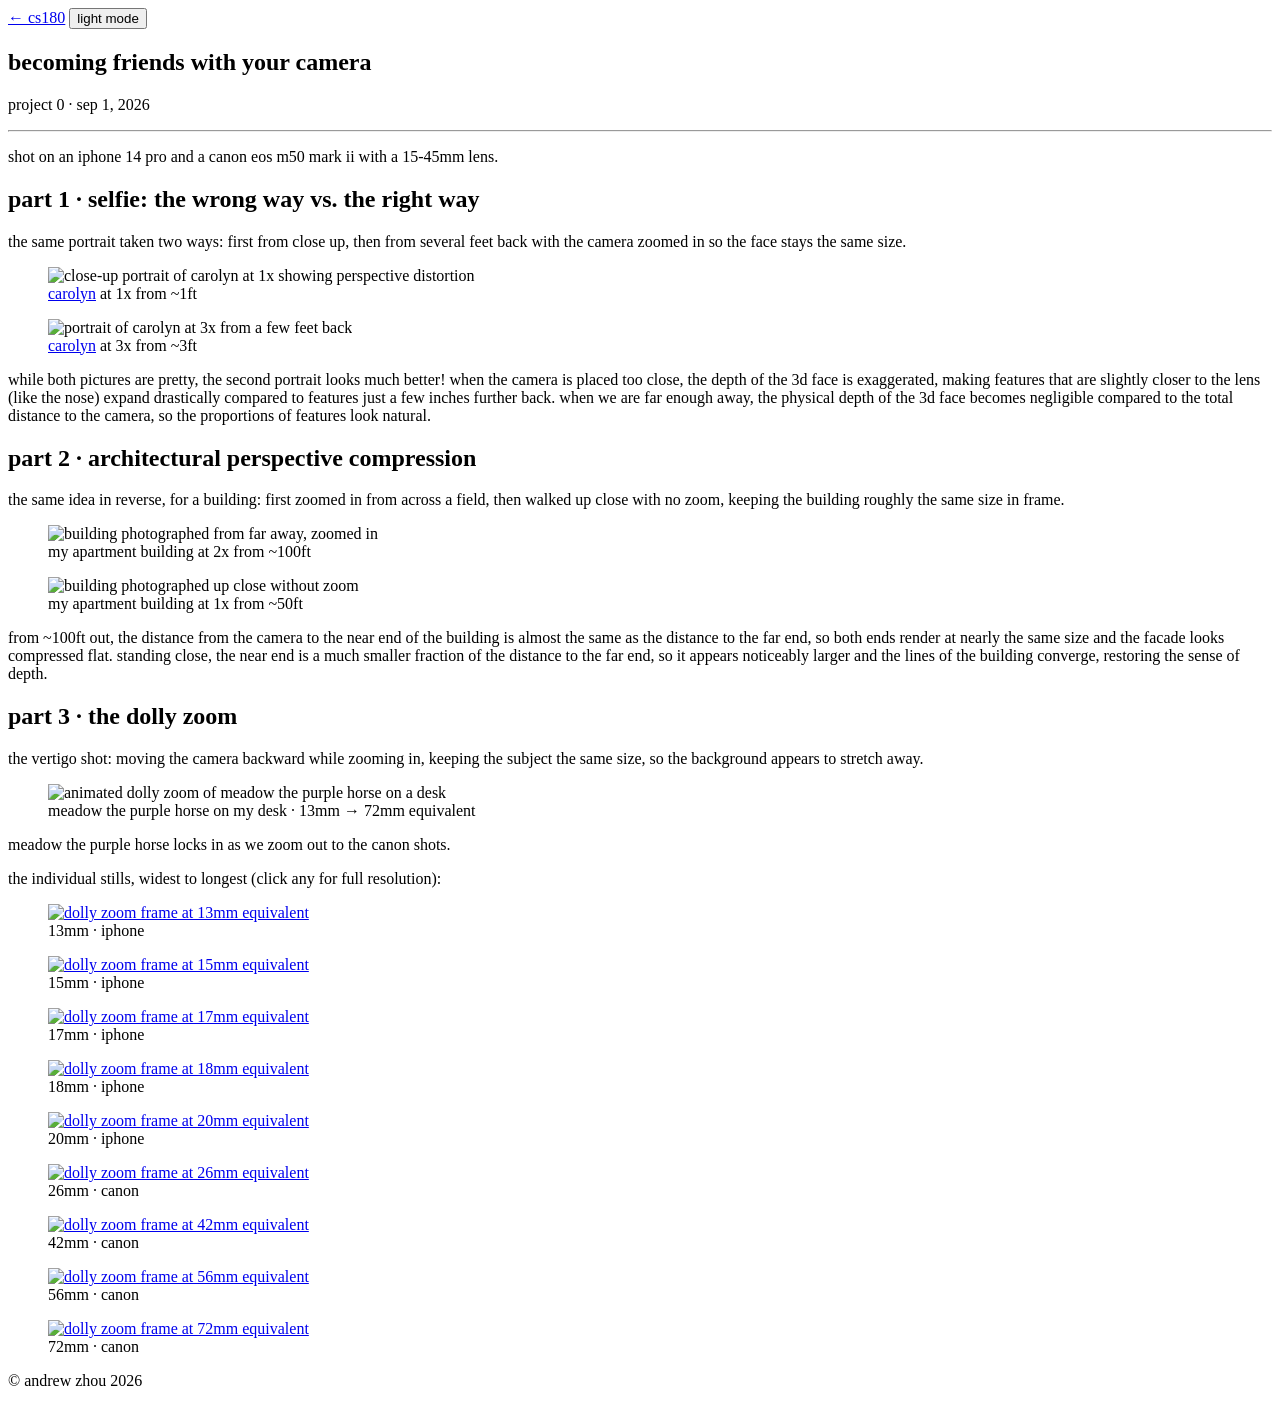
==== commit a4e7ea5a: "add part 3 blurb" ====
--- a/proj0/index.html
+++ b/proj0/index.html
@@ -86,6 +86,9 @@
         <img src="/cs180/proj0/media/dolly-zoom.gif" alt="animated dolly zoom of meadow the purple horse on a desk">
         <figcaption>meadow the purple horse on my desk · 13mm &rarr; 72mm equivalent</figcaption>
       </figure>
+      <p>
+        meadow the purple horse locks in as we zoom out to the canon shots.
+      </p>
       <p>the individual stills, widest to longest (click any for full resolution):</p>
       <div class="film-strip">
         <figure><a href="/cs180/proj0/media/dolly/frame-01.jpg"><img src="/cs180/proj0/media/dolly/thumb-01.jpg" alt="dolly zoom frame at 13mm equivalent"></a><figcaption>13mm · iphone</figcaption></figure>
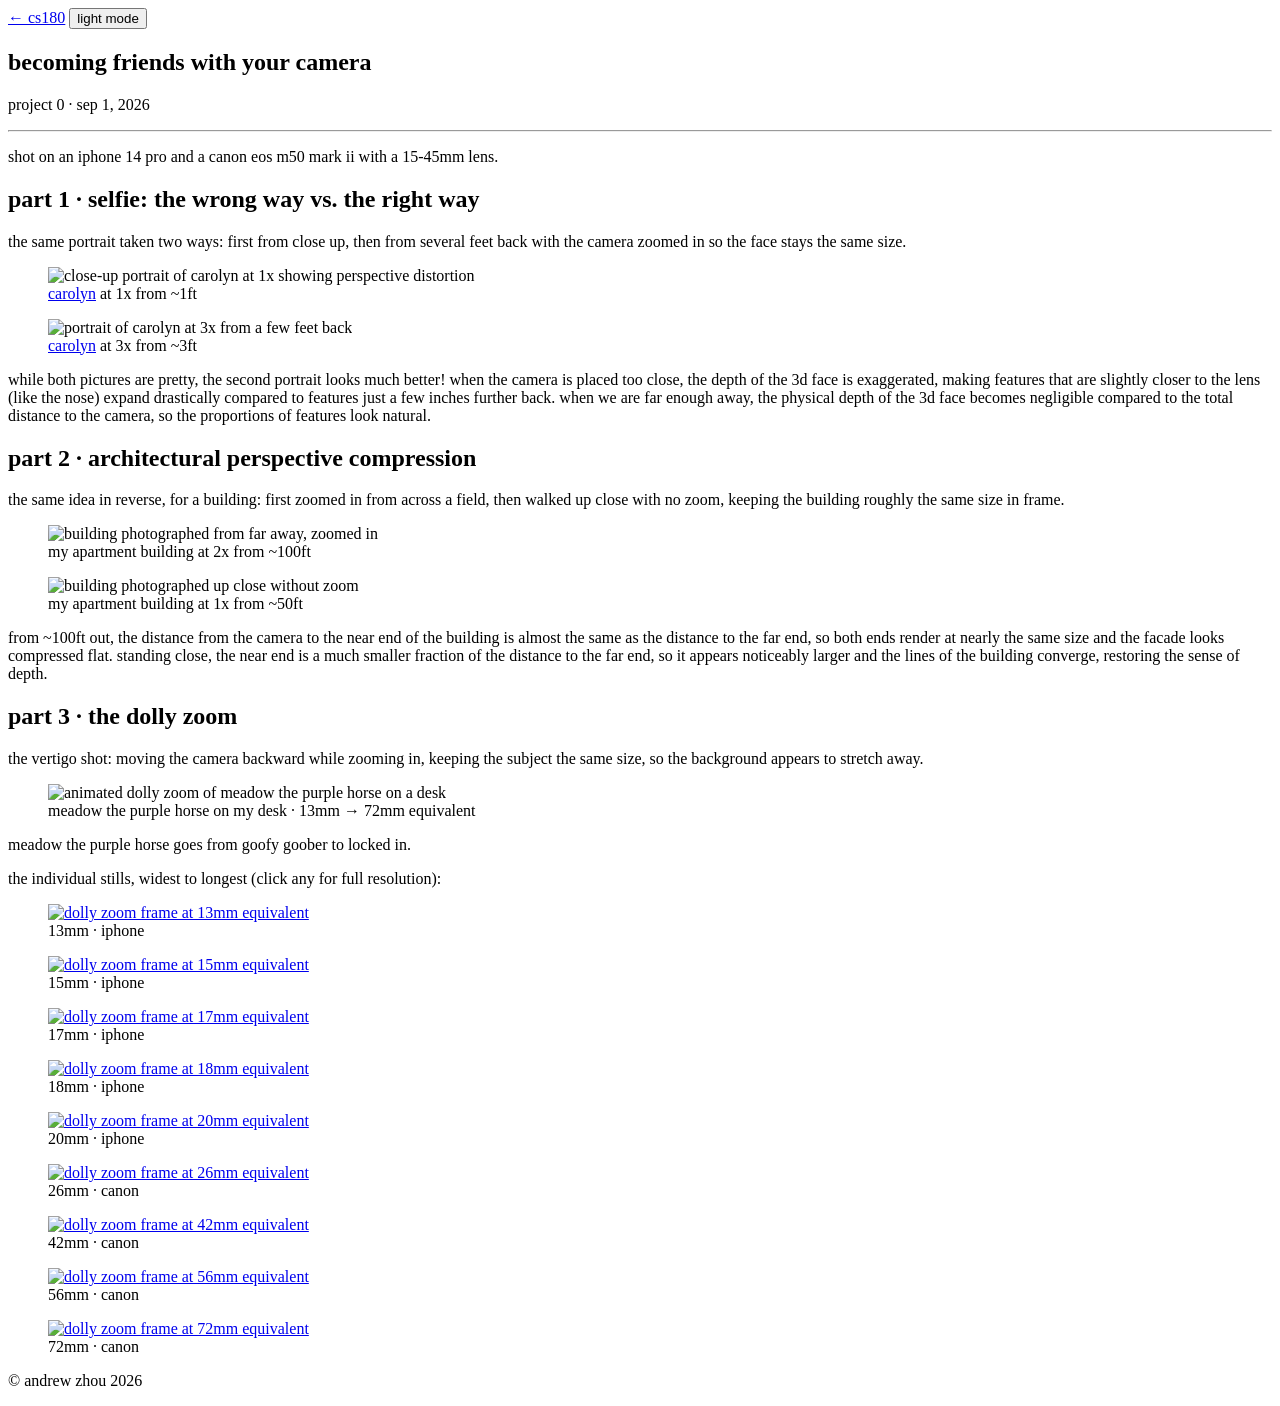
==== commit 0e8d29ac: "reword part 3 blurb" ====
--- a/proj0/index.html
+++ b/proj0/index.html
@@ -87,7 +87,7 @@
         <figcaption>meadow the purple horse on my desk · 13mm &rarr; 72mm equivalent</figcaption>
       </figure>
       <p>
-        meadow the purple horse locks in as we zoom out to the canon shots.
+        meadow the purple horse goes from goofy goober to locked in.
       </p>
       <p>the individual stills, widest to longest (click any for full resolution):</p>
       <div class="film-strip">
